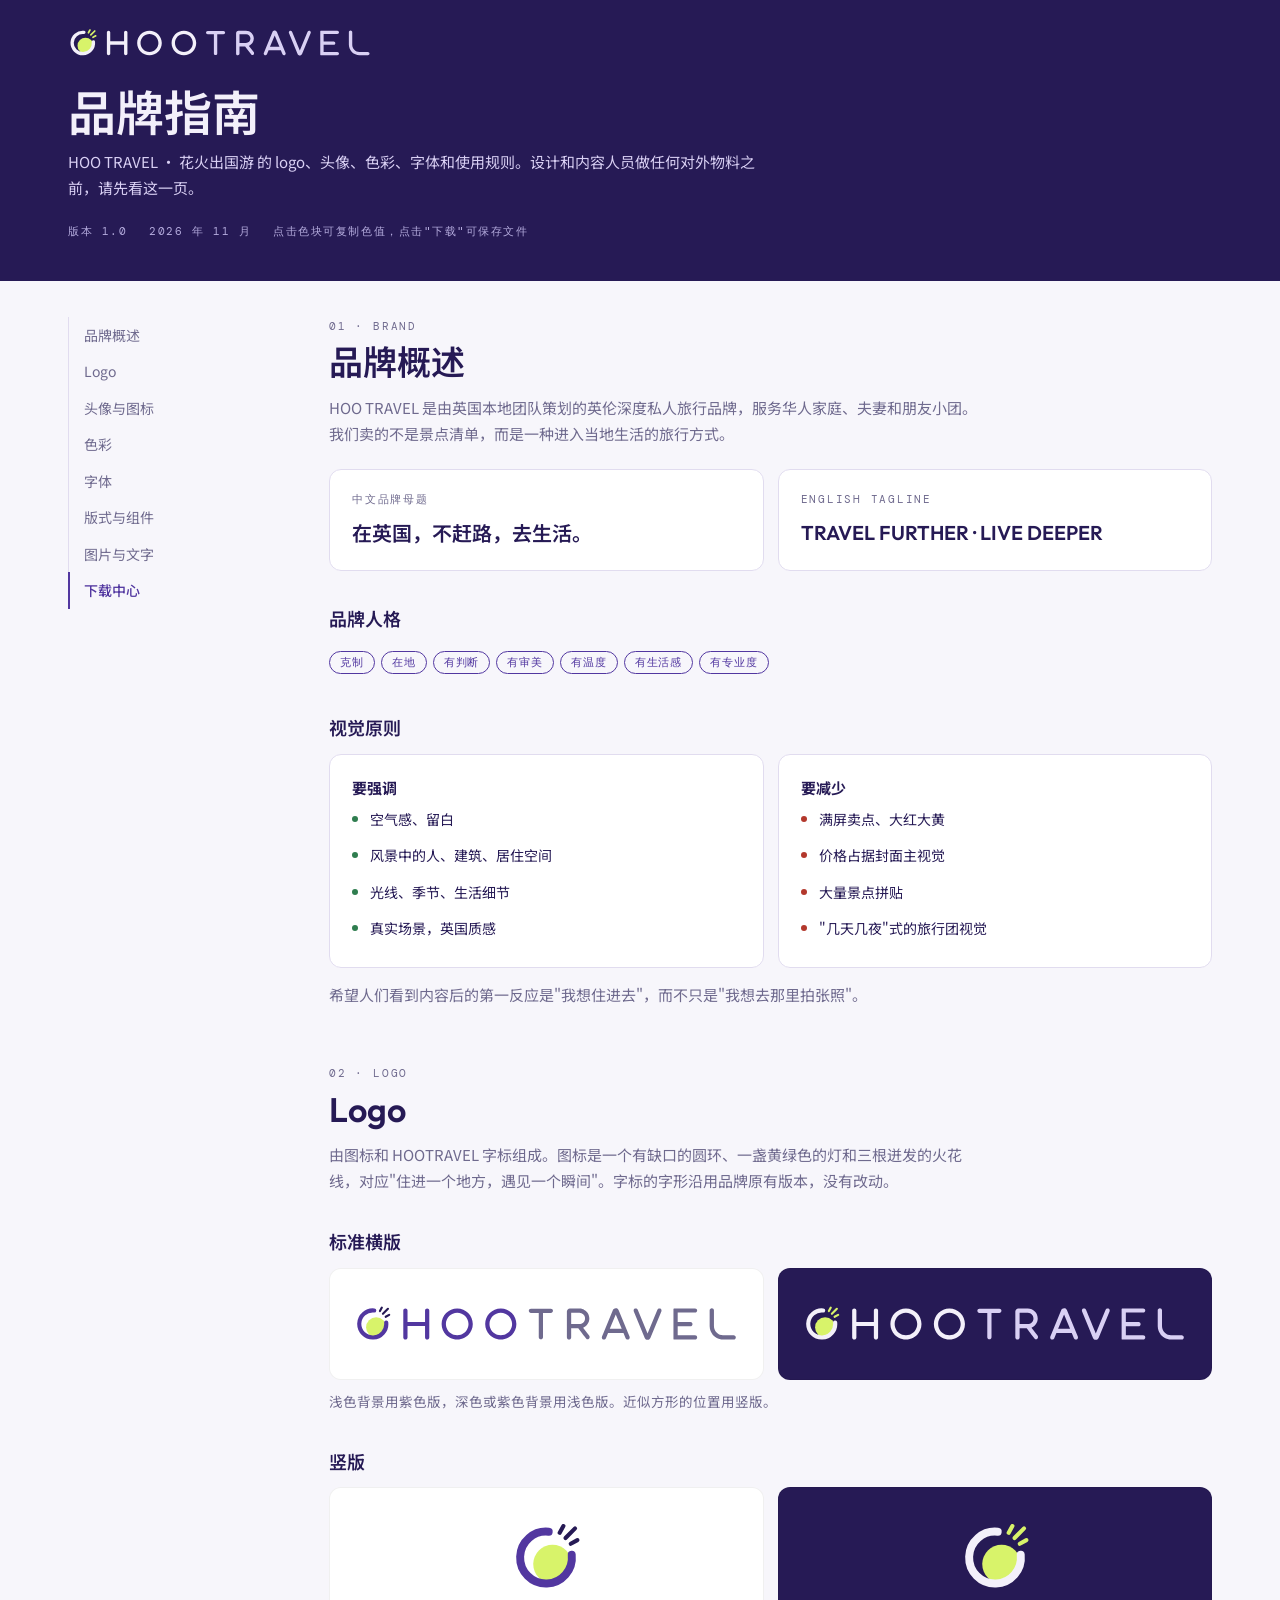
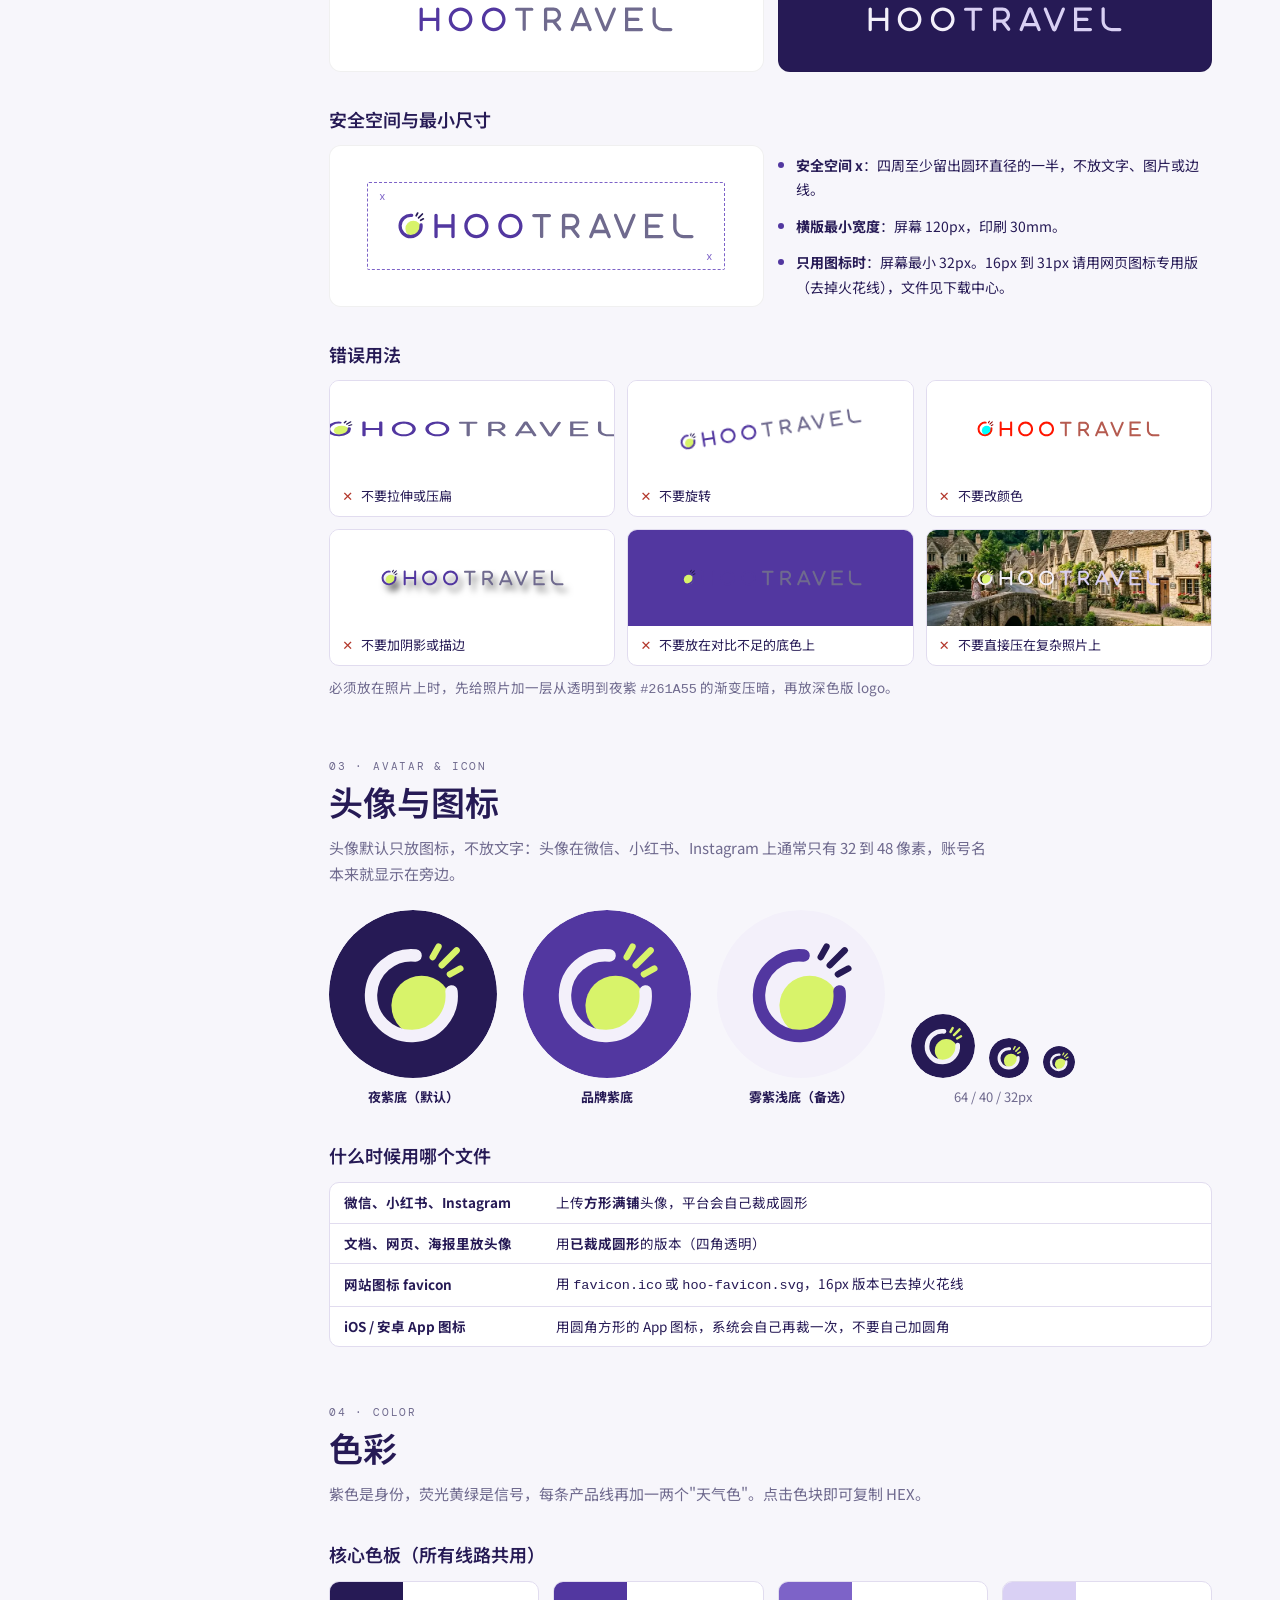
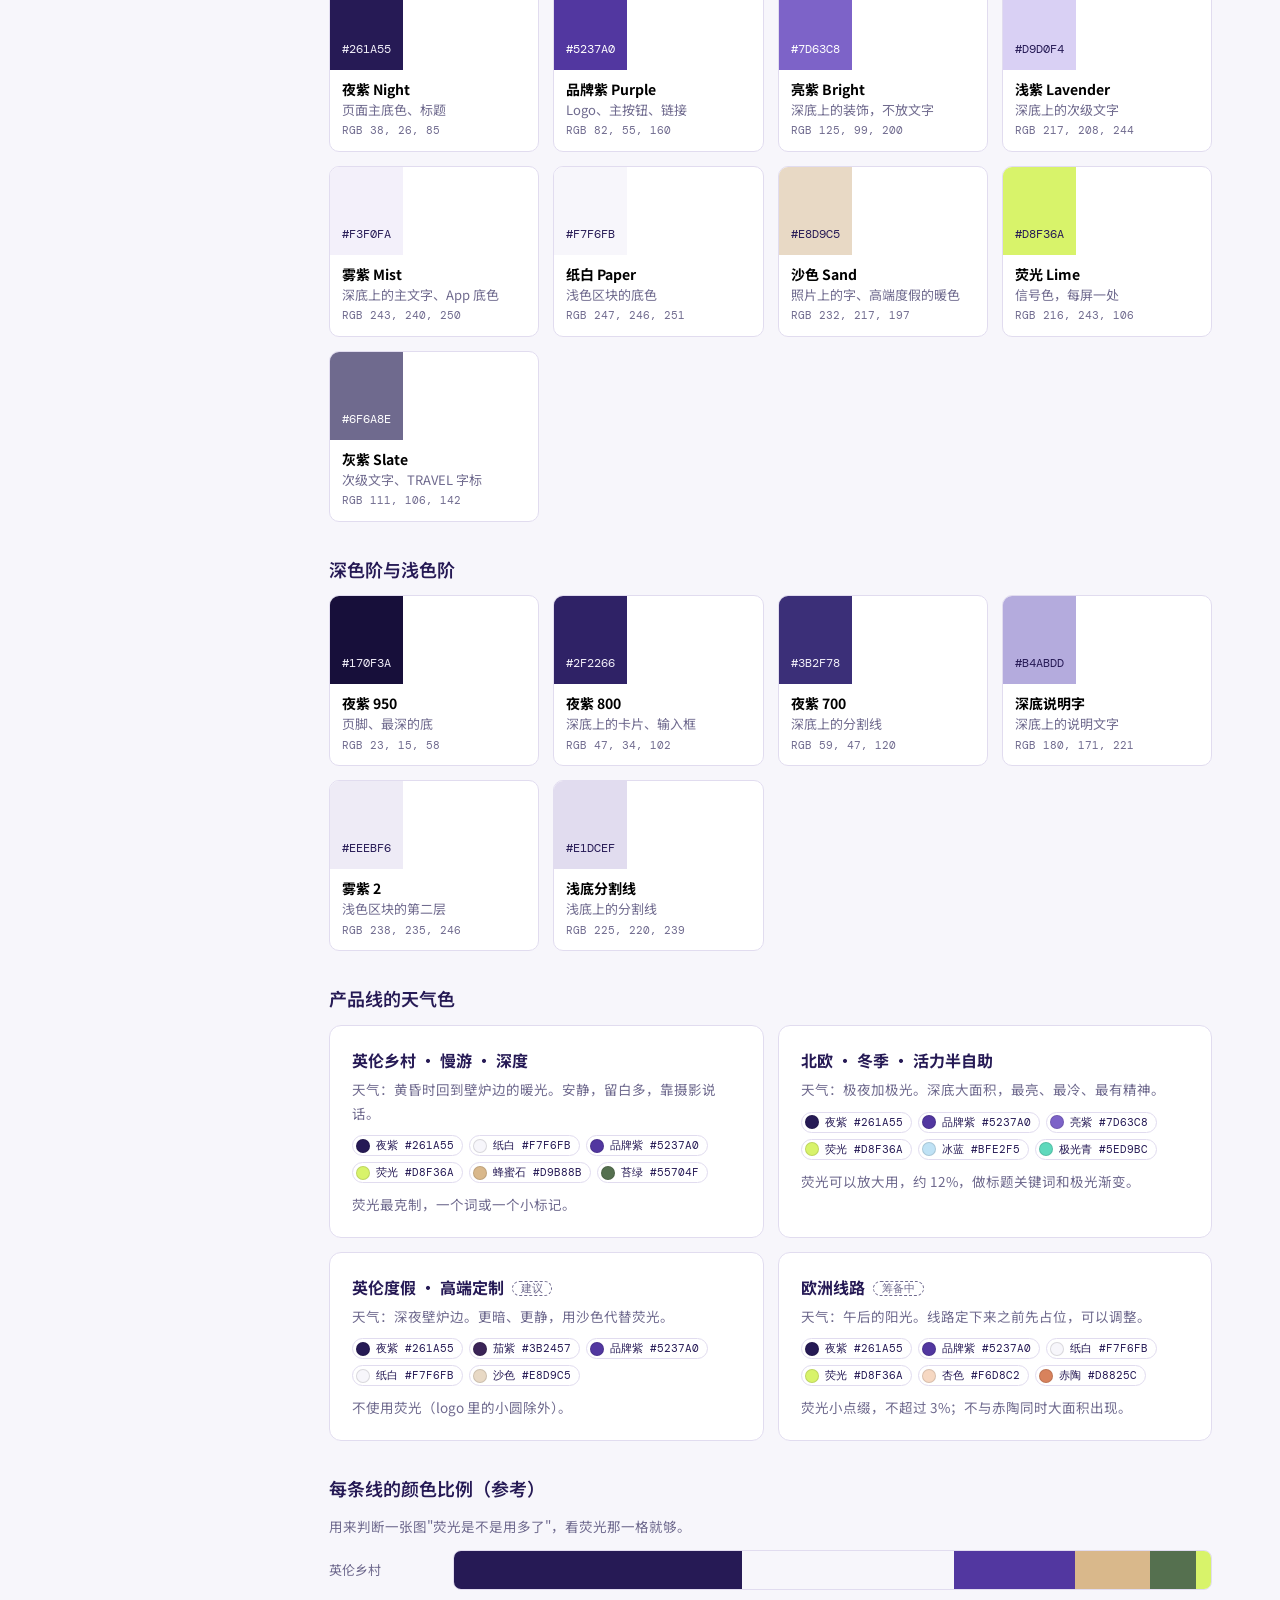
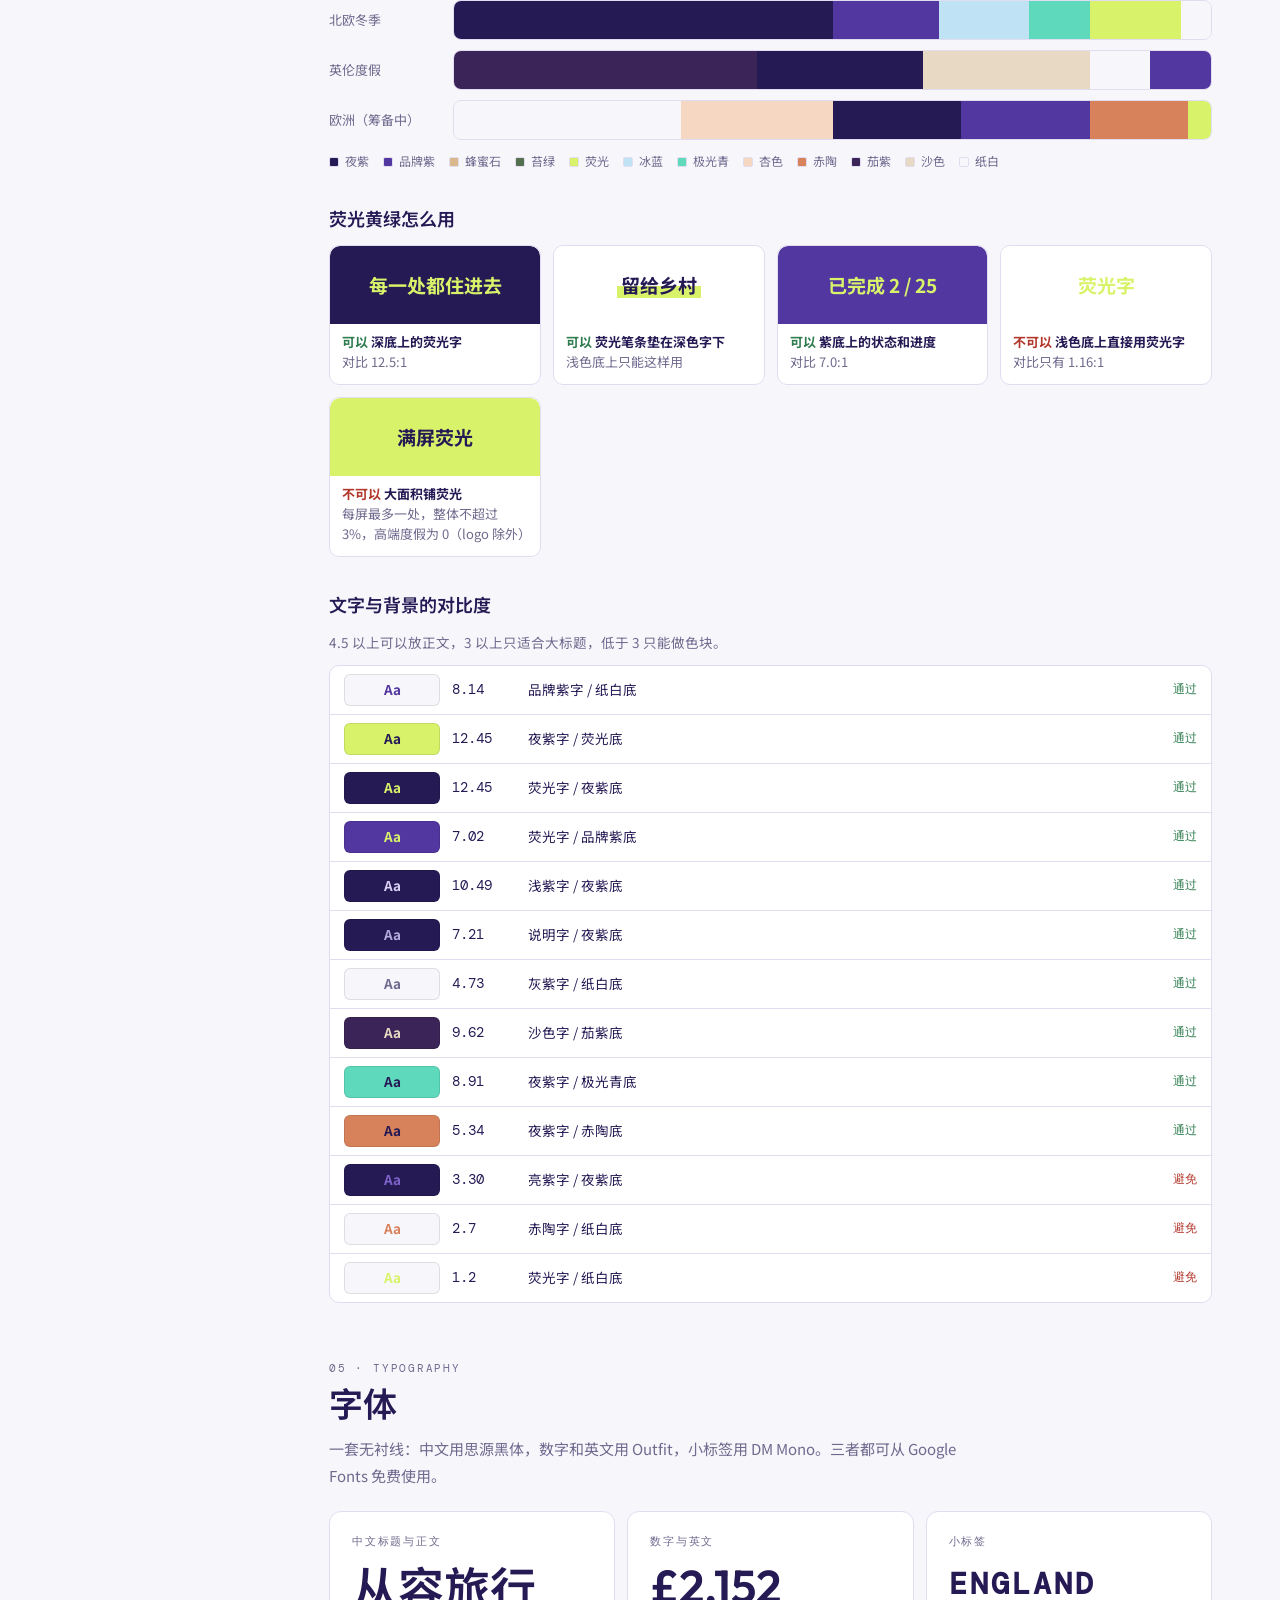
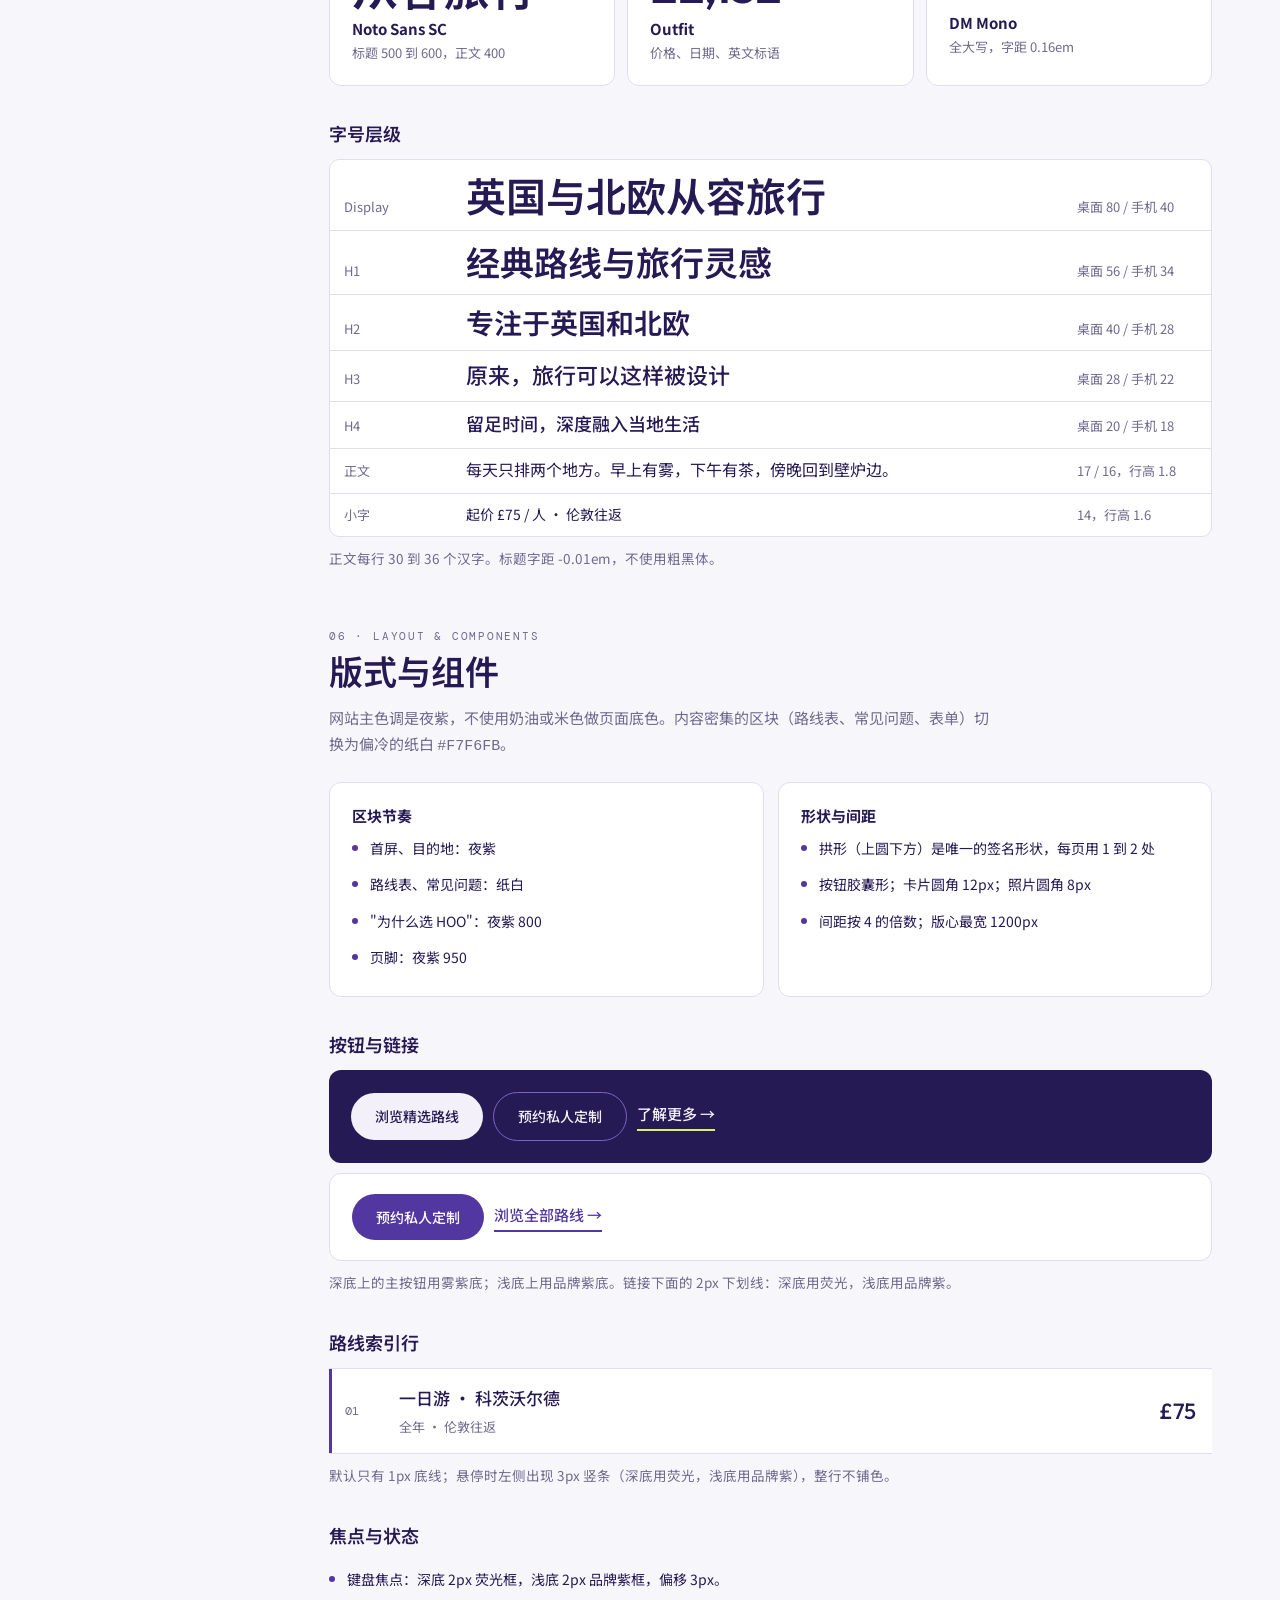
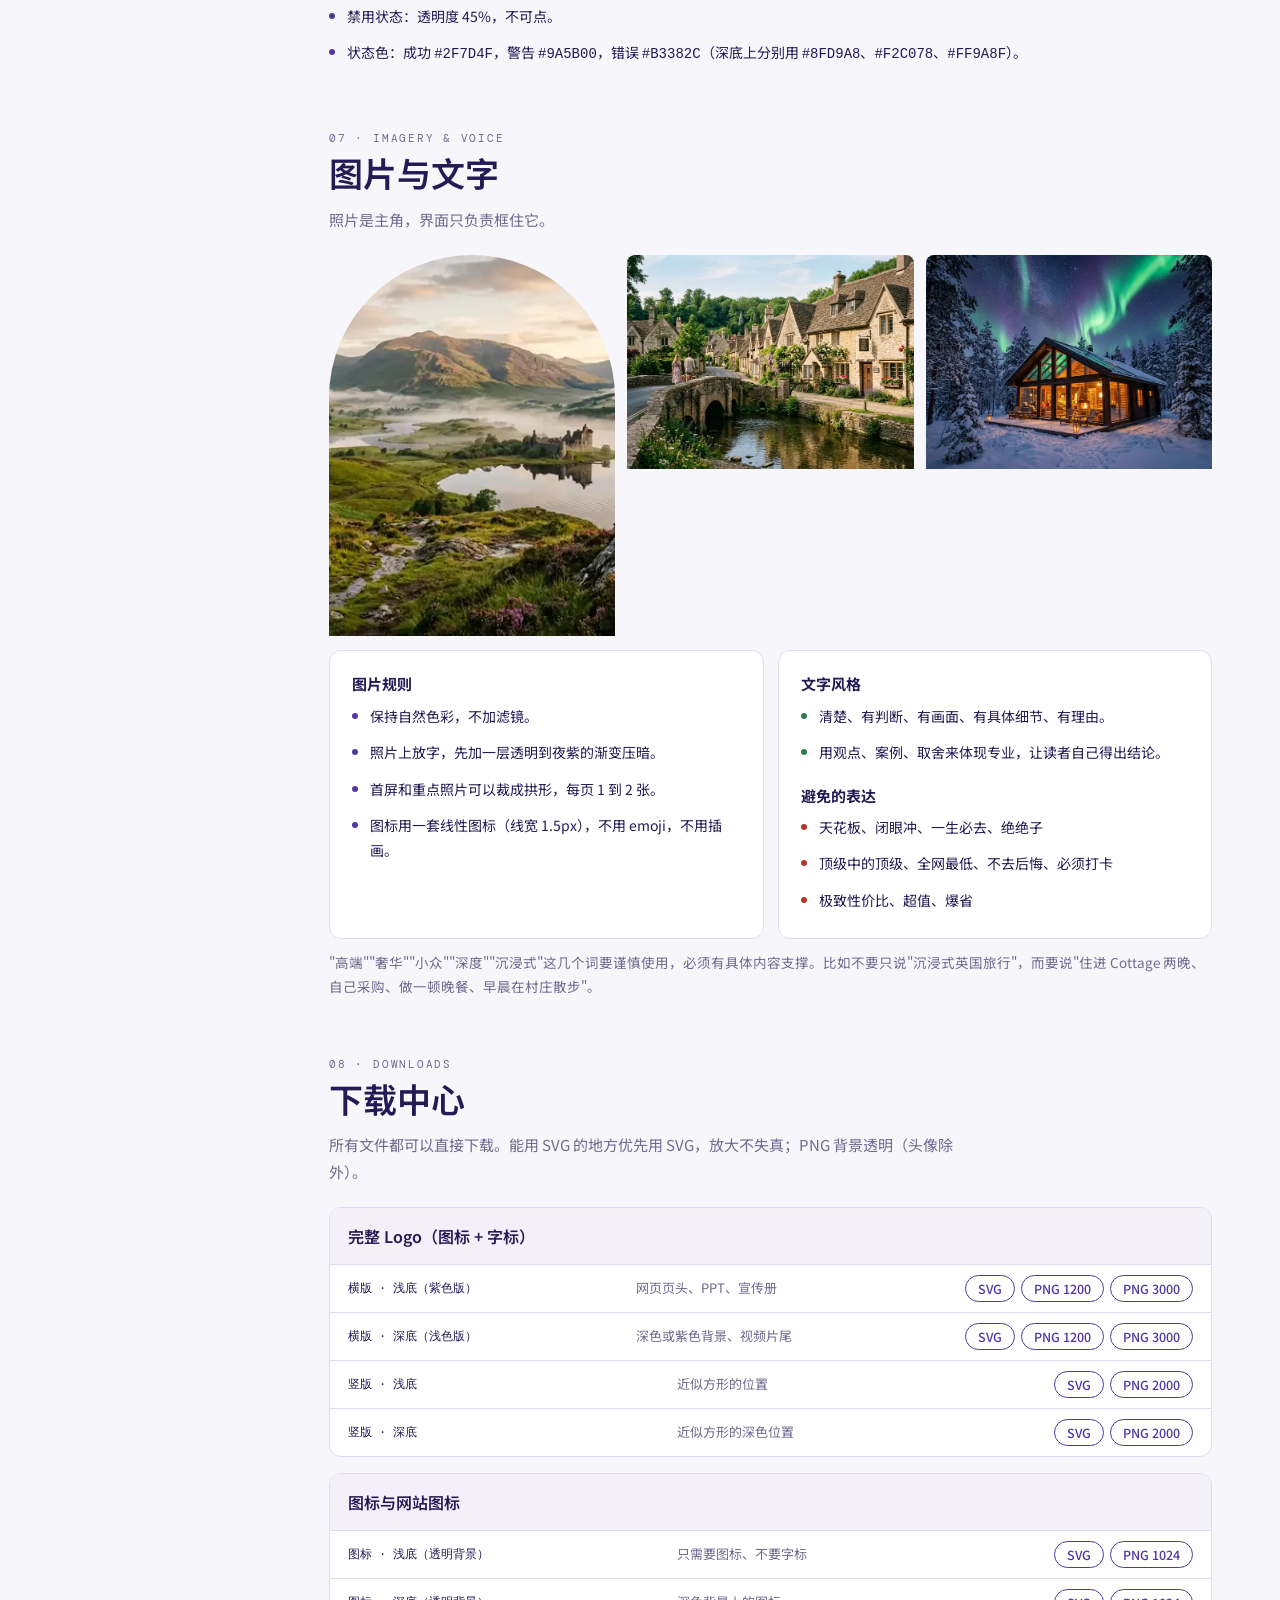
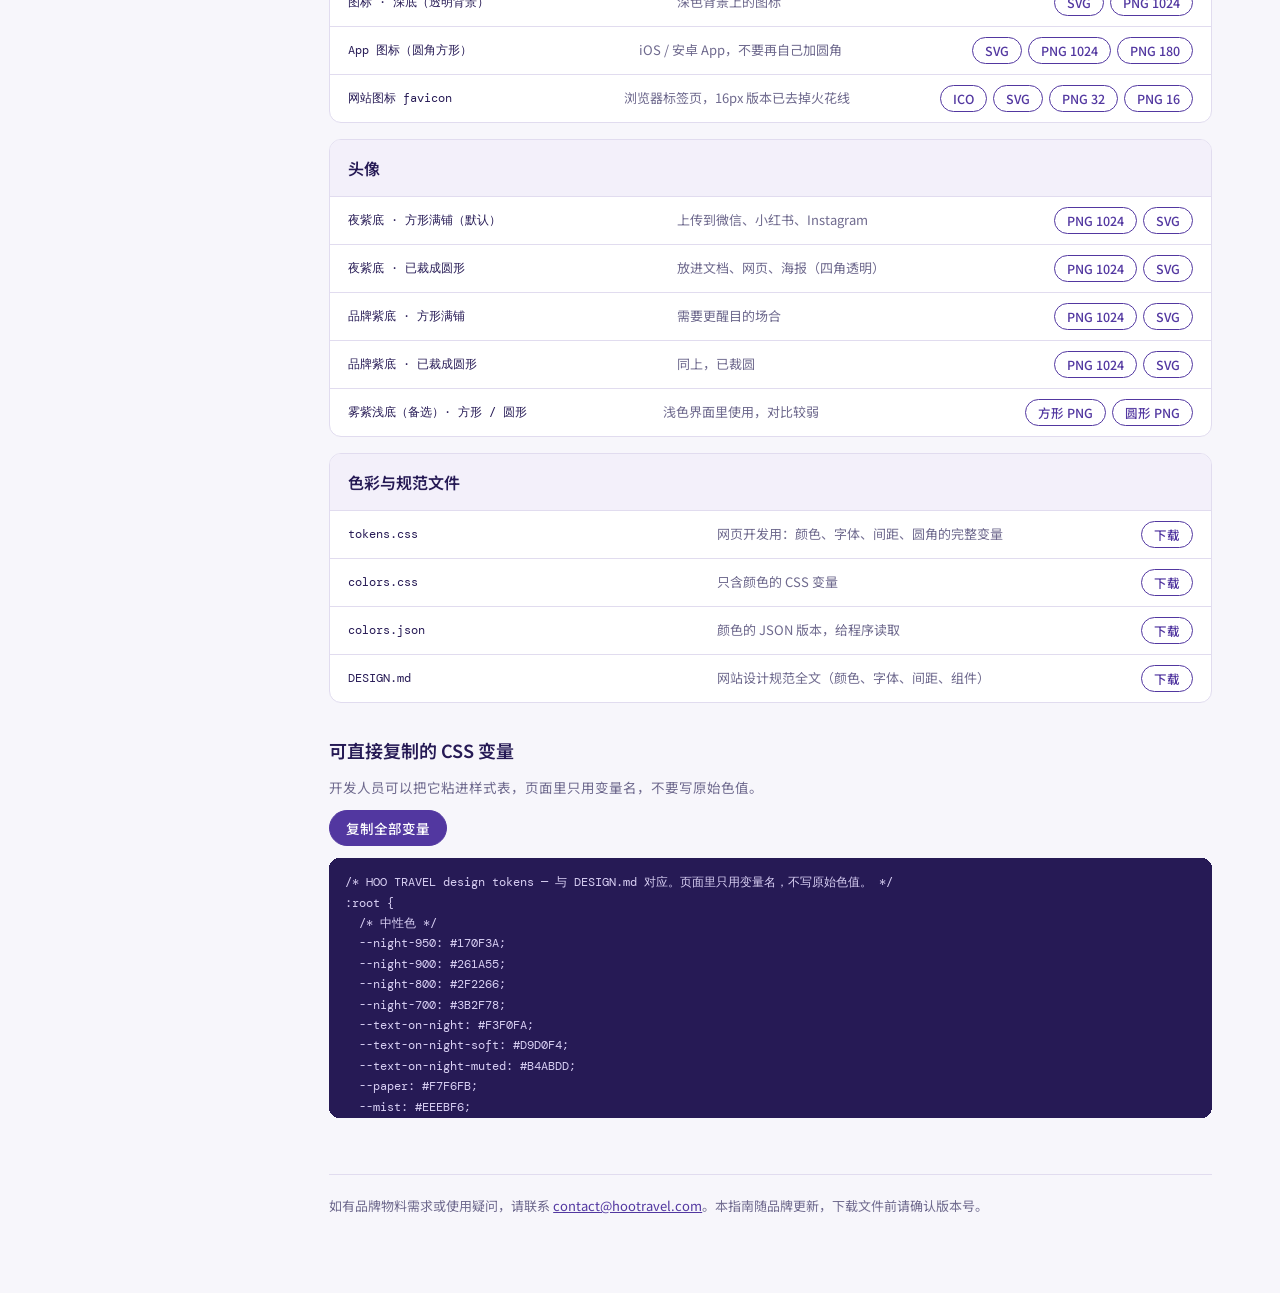
==== brand-guide/index.html @ af45f033 "Add brand guide page (single-file, embeddable); regenerate color tokens; archive old color page Co-A" ====
<!doctype html>
<html lang="zh-Hans">
<head>
<meta charset="utf-8">
<meta name="viewport" content="width=device-width, initial-scale=1">
<title>HOO TRAVEL 品牌指南</title>
<link rel="preconnect" href="https://fonts.googleapis.com">
<link rel="preconnect" href="https://fonts.gstatic.com" crossorigin>
<link rel="stylesheet" href="https://fonts.googleapis.com/css2?family=DM+Mono:wght@400;500&family=Noto+Sans+SC:wght@400;500;700&family=Outfit:wght@400;500;600&display=swap">
<style>
/* HOO TRAVEL 品牌指南：自包含页面。所有样式限定在 .hg 内，嵌入后台时不会影响宿主页面。 */
.hg{
  --night-950:#170F3A;--night-900:#261A55;--night-800:#2F2266;--night-700:#3B2F78;
  --purple:#5237A0;--purple-hover:#43308A;--bright:#7D63C8;--lav:#D9D0F4;--mist:#F3F0FA;--paper:#F7F6FB;
  --line:#E1DCEF;--muted:#6F6A8E;--lime:#D8F36A;--sand:#E8D9C5;
  --ok:#2F7D4F;--no:#B3382C;
  --f-cn:'Noto Sans SC','PingFang SC','Microsoft YaHei',system-ui,sans-serif;
  --f-latin:'Outfit','Noto Sans SC',system-ui,sans-serif;
  --f-mono:'DM Mono',ui-monospace,Menlo,monospace;
  font-family:var(--f-cn);font-size:15px;line-height:1.75;color:var(--night-900);background:var(--paper);
  -webkit-font-smoothing:antialiased;color-scheme:light;
}
.hg *{box-sizing:border-box}
.hg h1,.hg h2,.hg h3,.hg h4,.hg p,.hg ul,.hg dl,.hg dd,.hg figure,.hg table{margin:0;padding:0}
.hg ul{list-style:none}
.hg img{display:block;max-width:100%}
.hg a{color:var(--purple)}
.hg :focus-visible{outline:2px solid var(--purple);outline-offset:3px;border-radius:4px}
.hg-top :focus-visible,.hg-dark :focus-visible{outline-color:var(--lime)}
.hg-top{background:var(--night-900);color:#F3F0FA;padding:28px max(clamp(20px,4vw,48px),calc((100% - 1240px)/2 + clamp(20px,4vw,48px))) 40px}
.hg-top img.hg-logo{height:30px;width:auto}
.hg-top h1{font-family:var(--f-latin);font-size:clamp(30px,4.4vw,48px);font-weight:600;line-height:1.15;margin:28px 0 8px}
.hg-top p{color:#D9D0F4;max-width:46em}
.hg-top .hg-meta{font-family:var(--f-mono);font-size:11px;letter-spacing:.14em;text-transform:uppercase;color:#B4ABDD;margin-top:20px;display:flex;gap:22px;flex-wrap:wrap}
.hg-shell{display:grid;grid-template-columns:210px minmax(0,1fr);gap:clamp(24px,4vw,56px);max-width:1240px;margin:0 auto;padding:36px clamp(20px,4vw,48px) 80px}
.hg-nav{position:sticky;top:20px;align-self:start;font-size:14px}
.hg-nav ul{border-left:1px solid var(--line)}
.hg-nav a{display:block;padding:6px 14px;color:var(--muted);text-decoration:none;border-left:2px solid transparent;margin-left:-1px}
.hg-nav a:hover{color:var(--night-900)}
.hg-nav a.on{color:var(--purple);border-left-color:var(--purple);font-weight:500}
.hg-main section{padding-top:56px;scroll-margin-top:12px}
.hg-main section:first-child{padding-top:0}
.hg-eyebrow{font-family:var(--f-mono);font-size:11px;letter-spacing:.16em;text-transform:uppercase;color:var(--muted)}
.hg h2{font-family:var(--f-latin);font-size:clamp(26px,3vw,34px);font-weight:600;line-height:1.25;margin:6px 0 10px}
.hg h3{font-size:18px;font-weight:600;margin:32px 0 10px}
.hg .lead{color:var(--muted);max-width:44em;margin-bottom:22px}
.hg p+p{margin-top:10px}
.hg-card{background:#fff;border:1px solid var(--line);border-radius:12px;padding:20px 22px}
.hg-grid{display:grid;gap:14px}
.hg-g2{grid-template-columns:repeat(2,minmax(0,1fr))}
.hg-g3{grid-template-columns:repeat(3,minmax(0,1fr))}
.hg-g4{grid-template-columns:repeat(4,minmax(0,1fr))}
.hg-tag{display:inline-block;font-family:var(--f-mono);font-size:11px;letter-spacing:.08em;border:1px solid var(--purple);color:var(--purple);border-radius:99px;padding:1px 10px;margin:0 6px 6px 0}
.hg-tags{margin-top:12px}
.hg-kv{display:grid;grid-template-columns:auto 1fr;gap:6px 18px;font-size:14px}
.hg-kv dt{color:var(--muted)}
.hg-two{display:grid;grid-template-columns:1fr 1fr;gap:14px}
.hg-list li{padding:6px 0 6px 18px;position:relative;font-size:14px}
.hg-list li::before{content:"";position:absolute;left:0;top:15px;width:6px;height:6px;border-radius:50%;background:var(--purple)}
.hg-list.no li::before{background:var(--no)}
.hg-list.yes li::before{background:var(--ok)}

/* buttons / copy */
.hg-btn{display:inline-flex;align-items:center;gap:8px;font:500 13.5px/1.2 var(--f-cn);padding:9px 16px;border-radius:99px;border:1px solid var(--purple);color:var(--purple);background:#fff;text-decoration:none;cursor:pointer;transition:background .15s,color .15s}
.hg-btn:hover{background:var(--purple);color:#fff}
.hg-btn.solid{background:var(--purple);color:#fff}
.hg-btn.solid:hover{background:var(--purple-hover)}
.hg-btn.sm{padding:5px 12px;font-size:12.5px}
.hg-copied{position:fixed;left:50%;bottom:28px;transform:translateX(-50%);background:var(--night-900);color:#F3F0FA;padding:10px 20px;border-radius:99px;font-size:14px;opacity:0;pointer-events:none;transition:opacity .2s;z-index:50}
.hg-copied.show{opacity:1}

/* logos */
.hg-stage{border-radius:12px;display:flex;align-items:center;justify-content:center;padding:36px 24px;border:1px solid rgba(0,0,0,.06)}
.hg-stage img{max-width:100%;height:auto}
.hg-stage.h img{width:min(100%,460px)}
.hg-stage.s img{width:min(100%,260px)}
.hg-clear{position:relative;border:1.5px dashed var(--bright);padding:calc(var(--x,22px)*1);display:inline-block;border-radius:2px}
.hg-clear img{width:min(60vw,380px)}
.hg-clear::before,.hg-clear::after{font:11px var(--f-mono);color:var(--bright);position:absolute}
.hg-clear::before{content:"x";left:calc(var(--x,22px)/2 - 3px);top:calc(var(--x,22px)/2 - 8px)}
.hg-clear::after{content:"x";right:calc(var(--x,22px)/2 - 3px);bottom:calc(var(--x,22px)/2 - 8px)}
.hg-mis{display:grid;grid-template-columns:repeat(3,minmax(0,1fr));gap:12px}
.hg-mis figure{border-radius:10px;overflow:hidden;border:1px solid var(--line);background:#fff}
.hg-mis .st{height:96px;display:flex;align-items:center;justify-content:center;padding:10px;overflow:hidden}
.hg-mis .st img{width:70%;height:auto}
.hg-mis figcaption{padding:8px 12px;font-size:13px;display:flex;gap:8px;align-items:center}
.hg-mis figcaption b{color:var(--no);font-weight:700}

/* avatar */
.hg-av{display:flex;gap:26px;flex-wrap:wrap;align-items:flex-end}
.hg-av figure{text-align:center;font-size:13px;color:var(--muted)}
.hg-av img{border-radius:50%;margin:0 auto 8px}
.hg-sizes{display:flex;gap:14px;align-items:flex-end;margin-top:14px}
.hg-sizes img{border-radius:50%}

/* colors */
.hg-sw{border-radius:10px;overflow:hidden;border:1px solid var(--line);background:#fff;display:flex;flex-direction:column;text-align:left;font:inherit;cursor:pointer;padding:0;width:100%}
.hg-sw:hover{border-color:var(--bright)}
.hg-sw .c{height:88px;display:flex;align-items:flex-end;padding:10px 12px;font-family:var(--f-mono);font-size:12px}
.hg-sw .m{padding:9px 12px 12px;font-size:13px;line-height:1.5}
.hg-sw .m b{display:block;font-size:14px}
.hg-sw .m span{color:var(--muted);display:block}
.hg-sw .m code{font-family:var(--f-mono);font-size:11px;color:var(--muted)}
.hg-bar{display:flex;height:40px;border-radius:8px;overflow:hidden;border:1px solid var(--line)}
.hg-bar i{display:block}
.hg-brow{display:grid;grid-template-columns:110px 1fr;gap:14px;align-items:center;margin-bottom:10px;font-size:13px;color:var(--muted)}
.hg-leg{display:flex;flex-wrap:wrap;gap:6px 14px;font-size:12px;color:var(--muted);margin-top:8px}
.hg-leg i{display:inline-block;width:10px;height:10px;border-radius:2px;margin-right:6px;border:1px solid var(--line);vertical-align:-1px}
.hg-line h4{font-size:16px;margin-bottom:4px}
.hg-line p{font-size:13.5px;color:var(--muted)}
.hg-chips{display:flex;gap:6px;flex-wrap:wrap;margin:10px 0}
.hg-chips span{display:inline-flex;align-items:center;gap:6px;font:11px var(--f-mono);border:1px solid var(--line);border-radius:99px;padding:2px 8px 2px 3px}
.hg-chips i{width:14px;height:14px;border-radius:50%;border:1px solid rgba(0,0,0,.12)}
.hg-draft{font:10.5px var(--f-mono);border:1px dashed var(--muted);color:var(--muted);border-radius:99px;padding:0 8px;margin-left:8px;vertical-align:2px}
.hg-tbl{border:1px solid var(--line);border-radius:10px;overflow:hidden;background:#fff}
.hg-row{display:grid;grid-template-columns:96px 64px minmax(0,1fr) 64px;gap:12px;align-items:center;padding:8px 14px;border-top:1px solid var(--line);font-size:13.5px}
.hg-row:first-child{border-top:0}
.hg-row .s{height:32px;border-radius:6px;display:flex;align-items:center;justify-content:center;font-weight:700;border:1px solid rgba(0,0,0,.1)}
.hg-row .r{font-family:var(--f-mono)}
.hg-row .v{font:12px var(--f-mono);text-align:right}
.hg-row .v.y{color:var(--ok)}.hg-row .v.n{color:var(--no)}
.hg-use{display:grid;grid-template-columns:repeat(auto-fit,minmax(170px,1fr));gap:12px}
.hg-use .d{height:78px;border-radius:10px 10px 0 0;display:flex;align-items:center;justify-content:center;font-weight:700;font-size:19px}
.hg-use>div{border:1px solid var(--line);border-radius:10px;background:#fff;overflow:hidden}
.hg-use .t{padding:8px 12px 12px;font-size:13px;line-height:1.55}
.hg-use .t b{display:block}.hg-use .t .y{color:var(--ok)}.hg-use .t .n{color:var(--no)}
.hg-use .t span{color:var(--muted)}

/* type / components */
.hg-type{display:grid;grid-template-columns:repeat(3,minmax(0,1fr));gap:12px}
.hg-type .a{font-size:46px;line-height:1.1;font-weight:600}
.hg-scale{border:1px solid var(--line);border-radius:10px;background:#fff;overflow:hidden}
.hg-scale div{display:grid;grid-template-columns:110px 1fr 120px;gap:12px;align-items:baseline;padding:10px 14px;border-top:1px solid var(--line);font-size:13px;color:var(--muted)}
.hg-scale div:first-child{border-top:0}
.hg-scale .smp{color:var(--night-900);line-height:1.25;overflow:hidden;white-space:nowrap;text-overflow:ellipsis}
.hg-dark{background:var(--night-900);color:#F3F0FA;border-radius:12px;padding:22px}
.hg-demo{display:flex;gap:10px;flex-wrap:wrap;align-items:center}
.hg-demo .b1{padding:11px 24px;border-radius:99px;background:#F3F0FA;color:var(--night-900);font-weight:500;font-size:14px}
.hg-demo .b2{padding:11px 24px;border-radius:99px;border:1px solid var(--bright);color:#F3F0FA;font-weight:500;font-size:14px}
.hg-demo .b3{padding:11px 24px;border-radius:99px;background:var(--purple);color:#fff;font-weight:500;font-size:14px}
.hg-demo .lk{border-bottom:2px solid var(--lime);padding-bottom:2px;font-weight:500}
.hg-demo .lk2{border-bottom:2px solid var(--purple);color:var(--purple);padding-bottom:2px;font-weight:500}
.hg-rowdemo{display:grid;grid-template-columns:40px 1fr auto;gap:14px;align-items:center;border-top:1px solid var(--line);border-bottom:1px solid var(--line);padding:14px 16px;position:relative;margin-top:10px;background:#fff}
.hg-rowdemo::before{content:"";position:absolute;left:0;top:0;bottom:0;width:3px;background:var(--purple)}
.hg-rowdemo .i{font:12px var(--f-mono);color:var(--muted)}
.hg-rowdemo .p{font:500 22px var(--f-latin)}
.hg-photos{display:grid;grid-template-columns:repeat(3,minmax(0,1fr));gap:12px}
.hg-photos figure{border-radius:8px;overflow:hidden;position:relative}
.hg-photos img{width:100%;aspect-ratio:4/3;object-fit:cover}
.hg-arch{border-radius:999px 999px 0 0!important}
.hg-arch img{aspect-ratio:3/4}

/* downloads */
.hg-dl{border:1px solid var(--line);border-radius:12px;background:#fff;overflow:hidden;margin-bottom:16px}
.hg-dl h3{margin:0;padding:14px 18px;font-size:16px;border-bottom:1px solid var(--line);background:var(--mist)}
.hg-dl li{display:grid;grid-template-columns:minmax(0,1.3fr) minmax(0,1.5fr) auto;gap:14px;align-items:center;padding:10px 18px;border-top:1px solid var(--line);font-size:13.5px}
.hg-dl li:first-child{border-top:0}
.hg-dl .n{font-family:var(--f-mono);font-size:12px;word-break:break-all}
.hg-dl .u{color:var(--muted);font-size:13px}
.hg-dl .acts{display:flex;gap:6px;flex-wrap:wrap;justify-content:flex-end}
.hg-foot{margin-top:56px;padding-top:20px;border-top:1px solid var(--line);color:var(--muted);font-size:13px}
.hg pre{background:var(--night-900);color:#D9D0F4;border-radius:10px;padding:14px 16px;overflow:auto;font:12px/1.7 var(--f-mono);max-height:260px}

@media (max-width:900px){
  .hg-shell{grid-template-columns:minmax(0,1fr)}
  .hg-nav{position:static;min-width:0}
  .hg-nav ul{display:flex;overflow-x:auto;border-left:0;border-bottom:1px solid var(--line)}
  .hg-nav a{white-space:nowrap;border-left:0;border-bottom:2px solid transparent;margin:0}
  .hg-nav a.on{border-bottom-color:var(--purple)}
  .hg-g4{grid-template-columns:repeat(2,minmax(0,1fr))}
  .hg-g3,.hg-type,.hg-photos{grid-template-columns:repeat(2,minmax(0,1fr))}
  .hg-mis{grid-template-columns:repeat(2,minmax(0,1fr))}
}
@media (max-width:600px){
  .hg-g2,.hg-g3,.hg-g4,.hg-type,.hg-photos,.hg-two{grid-template-columns:1fr}
  .hg-mis{grid-template-columns:1fr}
  .hg-row{grid-template-columns:84px 54px minmax(0,1fr)}.hg-row .v{grid-column:2/4;text-align:left}
  .hg-scale div{grid-template-columns:1fr}
  .hg-dl li{grid-template-columns:1fr}.hg-dl .acts{justify-content:flex-start}
  .hg-brow{grid-template-columns:1fr;gap:4px}
}
@media (prefers-reduced-motion:reduce){.hg *{transition:none!important}}
</style>
</head>
<body style="margin:0;background:#F7F6FB">
<div class="hg" id="hg-root">

<header class="hg-top">
  <img class="hg-logo" src="[data-uri]" alt="HOO TRAVEL 花火出国游">
  <h1>品牌指南</h1>
  <p>HOO TRAVEL · 花火出国游 的 logo、头像、色彩、字体和使用规则。设计和内容人员做任何对外物料之前，请先看这一页。</p>
  <div class="hg-meta"><span>版本 1.0</span><span>2026 年 11 月</span><span>点击色块可复制色值，点击"下载"可保存文件</span></div>
</header>

<div class="hg-shell">
<nav class="hg-nav" aria-label="目录"><ul>
  <li><a href="#hg-brand">品牌概述</a></li>
  <li><a href="#hg-logo">Logo</a></li>
  <li><a href="#hg-avatar">头像与图标</a></li>
  <li><a href="#hg-color">色彩</a></li>
  <li><a href="#hg-type">字体</a></li>
  <li><a href="#hg-ui">版式与组件</a></li>
  <li><a href="#hg-photo">图片与文字</a></li>
  <li><a href="#hg-dl">下载中心</a></li>
</ul></nav>

<main class="hg-main">

<!-- 1 品牌概述 -->
<section id="hg-brand">
  <p class="hg-eyebrow">01 · Brand</p>
  <h2>品牌概述</h2>
  <p class="lead">HOO TRAVEL 是由英国本地团队策划的英伦深度私人旅行品牌，服务华人家庭、夫妻和朋友小团。我们卖的不是景点清单，而是一种进入当地生活的旅行方式。</p>
  <div class="hg-two">
    <div class="hg-card"><div class="hg-eyebrow">中文品牌母题</div><p style="font-size:20px;font-weight:600;margin-top:6px">在英国，不赶路，去生活。</p></div>
    <div class="hg-card"><div class="hg-eyebrow">English tagline</div><p style="font-size:20px;font-weight:600;margin-top:6px;font-family:var(--f-latin)">TRAVEL FURTHER · LIVE DEEPER</p></div>
  </div>
  <h3>品牌人格</h3>
  <div class="hg-tags"><span class="hg-tag">克制</span><span class="hg-tag">在地</span><span class="hg-tag">有判断</span><span class="hg-tag">有审美</span><span class="hg-tag">有温度</span><span class="hg-tag">有生活感</span><span class="hg-tag">有专业度</span></div>
  <h3>视觉原则</h3>
  <div class="hg-two">
    <div class="hg-card"><b>要强调</b><ul class="hg-list yes"><li>空气感、留白</li><li>风景中的人、建筑、居住空间</li><li>光线、季节、生活细节</li><li>真实场景，英国质感</li></ul></div>
    <div class="hg-card"><b>要减少</b><ul class="hg-list no"><li>满屏卖点、大红大黄</li><li>价格占据封面主视觉</li><li>大量景点拼贴</li><li>"几天几夜"式的旅行团视觉</li></ul></div>
  </div>
  <p style="margin-top:14px;color:var(--muted)">希望人们看到内容后的第一反应是"我想住进去"，而不只是"我想去那里拍张照"。</p>
</section>

<!-- 2 Logo -->
<section id="hg-logo">
  <p class="hg-eyebrow">02 · Logo</p>
  <h2>Logo</h2>
  <p class="lead">由图标和 HOOTRAVEL 字标组成。图标是一个有缺口的圆环、一盏黄绿色的灯和三根迸发的火花线，对应"住进一个地方，遇见一个瞬间"。字标的字形沿用品牌原有版本，没有改动。</p>
  <h3>标准横版</h3>
  <div class="hg-grid hg-g2">
    <div class="hg-stage h" style="background:#fff"><img src="[data-uri]" alt="浅底横版 logo"></div>
    <div class="hg-stage h" style="background:var(--night-900)"><img src="[data-uri]" alt="深底横版 logo"></div>
  </div>
  <p style="margin-top:10px;font-size:13.5px;color:var(--muted)">浅色背景用紫色版，深色或紫色背景用浅色版。近似方形的位置用竖版。</p>
  <h3>竖版</h3>
  <div class="hg-grid hg-g2">
    <div class="hg-stage s" style="background:#fff"><img src="[data-uri]" alt="浅底竖版 logo"></div>
    <div class="hg-stage s" style="background:var(--night-900)"><img src="[data-uri]" alt="深底竖版 logo"></div>
  </div>
  <h3>安全空间与最小尺寸</h3>
  <div class="hg-two" style="align-items:center">
    <div class="hg-stage h" style="background:#fff"><div class="hg-clear" style="--x:28px"><img src="[data-uri]" alt="安全空间示意"></div></div>
    <div>
      <ul class="hg-list">
        <li><b>安全空间 x</b>：四周至少留出圆环直径的一半，不放文字、图片或边线。</li>
        <li><b>横版最小宽度</b>：屏幕 120px，印刷 30mm。</li>
        <li><b>只用图标时</b>：屏幕最小 32px。16px 到 31px 请用网页图标专用版（去掉火花线），文件见下载中心。</li>
      </ul>
    </div>
  </div>
  <h3>错误用法</h3>
  <div class="hg-mis">
    <figure><div class="st" style="background:#fff"><img src="[data-uri]" style="transform:scaleX(1.6)" alt=""></div><figcaption><b>✕</b>不要拉伸或压扁</figcaption></figure>
    <figure><div class="st" style="background:#fff"><img src="[data-uri]" style="transform:rotate(-9deg)" alt=""></div><figcaption><b>✕</b>不要旋转</figcaption></figure>
    <figure><div class="st" style="background:#fff"><img src="[data-uri]" style="filter:hue-rotate(110deg) saturate(2.4)" alt=""></div><figcaption><b>✕</b>不要改颜色</figcaption></figure>
    <figure><div class="st" style="background:#fff"><img src="[data-uri]" style="filter:drop-shadow(4px 6px 3px rgba(0,0,0,.55))" alt=""></div><figcaption><b>✕</b>不要加阴影或描边</figcaption></figure>
    <figure><div class="st" style="background:var(--purple)"><img src="[data-uri]" alt=""></div><figcaption><b>✕</b>不要放在对比不足的底色上</figcaption></figure>
    <figure><div class="st" style="background:url([data-uri]) center/cover"><img src="[data-uri]" alt=""></div><figcaption><b>✕</b>不要直接压在复杂照片上</figcaption></figure>
  </div>
  <p style="margin-top:10px;font-size:13.5px;color:var(--muted)">必须放在照片上时，先给照片加一层从透明到夜紫 <code>#261A55</code> 的渐变压暗，再放深色版 logo。</p>
</section>

<!-- 3 头像 -->
<section id="hg-avatar">
  <p class="hg-eyebrow">03 · Avatar &amp; Icon</p>
  <h2>头像与图标</h2>
  <p class="lead">头像默认只放图标，不放文字：头像在微信、小红书、Instagram 上通常只有 32 到 48 像素，账号名本来就显示在旁边。</p>
  <div class="hg-av">
    <figure><img src="[data-uri]" width="168" height="168" alt="夜紫底头像"><b style="color:var(--night-900)">夜紫底（默认）</b></figure>
    <figure><img src="[data-uri]" width="168" height="168" alt="品牌紫底头像"><b style="color:var(--night-900)">品牌紫底</b></figure>
    <figure><img src="[data-uri]" width="168" height="168" alt="雾紫浅底头像"><b style="color:var(--night-900)">雾紫浅底（备选）</b></figure>
    <figure><div class="hg-sizes"><img src="[data-uri]" width="64" height="64" alt=""><img src="[data-uri]" width="40" height="40" alt=""><img src="[data-uri]" width="32" height="32" alt=""></div>64 / 40 / 32px</figure>
  </div>
  <h3>什么时候用哪个文件</h3>
  <div class="hg-tbl" style="margin-top:8px">
    <div class="hg-row" style="grid-template-columns:200px minmax(0,1fr)"><b>微信、小红书、Instagram</b><span>上传<b>方形满铺</b>头像，平台会自己裁成圆形</span></div>
    <div class="hg-row" style="grid-template-columns:200px minmax(0,1fr)"><b>文档、网页、海报里放头像</b><span>用<b>已裁成圆形</b>的版本（四角透明）</span></div>
    <div class="hg-row" style="grid-template-columns:200px minmax(0,1fr)"><b>网站图标 favicon</b><span>用 <code>favicon.ico</code> 或 <code>hoo-favicon.svg</code>，16px 版本已去掉火花线</span></div>
    <div class="hg-row" style="grid-template-columns:200px minmax(0,1fr)"><b>iOS / 安卓 App 图标</b><span>用圆角方形的 App 图标，系统会自己再裁一次，不要自己加圆角</span></div>
  </div>
</section>

<!-- 4 色彩 -->
<section id="hg-color">
  <p class="hg-eyebrow">04 · Color</p>
  <h2>色彩</h2>
  <p class="lead">紫色是身份，荧光黄绿是信号，每条产品线再加一两个"天气色"。点击色块即可复制 HEX。</p>
  <h3>核心色板（所有线路共用）</h3>
  <div class="hg-grid hg-g4"><button class="hg-sw" type="button" data-copy="#261A55" aria-label="复制 夜紫 Night #261A55"><span class="c" style="background:#261A55;color:#F3F0FA">#261A55</span><span class="m"><b>夜紫 Night</b><span>页面主底色、标题</span><code>RGB 38, 26, 85</code></span></button><button class="hg-sw" type="button" data-copy="#5237A0" aria-label="复制 品牌紫 Purple #5237A0"><span class="c" style="background:#5237A0;color:#FFFFFF">#5237A0</span><span class="m"><b>品牌紫 Purple</b><span>Logo、主按钮、链接</span><code>RGB 82, 55, 160</code></span></button><button class="hg-sw" type="button" data-copy="#7D63C8" aria-label="复制 亮紫 Bright #7D63C8"><span class="c" style="background:#7D63C8;color:#FFFFFF">#7D63C8</span><span class="m"><b>亮紫 Bright</b><span>深底上的装饰，不放文字</span><code>RGB 125, 99, 200</code></span></button><button class="hg-sw" type="button" data-copy="#D9D0F4" aria-label="复制 浅紫 Lavender #D9D0F4"><span class="c" style="background:#D9D0F4;color:#261A55">#D9D0F4</span><span class="m"><b>浅紫 Lavender</b><span>深底上的次级文字</span><code>RGB 217, 208, 244</code></span></button><button class="hg-sw" type="button" data-copy="#F3F0FA" aria-label="复制 雾紫 Mist #F3F0FA"><span class="c" style="background:#F3F0FA;color:#261A55">#F3F0FA</span><span class="m"><b>雾紫 Mist</b><span>深底上的主文字、App 底色</span><code>RGB 243, 240, 250</code></span></button><button class="hg-sw" type="button" data-copy="#F7F6FB" aria-label="复制 纸白 Paper #F7F6FB"><span class="c" style="background:#F7F6FB;color:#261A55">#F7F6FB</span><span class="m"><b>纸白 Paper</b><span>浅色区块的底色</span><code>RGB 247, 246, 251</code></span></button><button class="hg-sw" type="button" data-copy="#E8D9C5" aria-label="复制 沙色 Sand #E8D9C5"><span class="c" style="background:#E8D9C5;color:#261A55">#E8D9C5</span><span class="m"><b>沙色 Sand</b><span>照片上的字、高端度假的暖色</span><code>RGB 232, 217, 197</code></span></button><button class="hg-sw" type="button" data-copy="#D8F36A" aria-label="复制 荧光 Lime #D8F36A"><span class="c" style="background:#D8F36A;color:#261A55">#D8F36A</span><span class="m"><b>荧光 Lime</b><span>信号色，每屏一处</span><code>RGB 216, 243, 106</code></span></button><button class="hg-sw" type="button" data-copy="#6F6A8E" aria-label="复制 灰紫 Slate #6F6A8E"><span class="c" style="background:#6F6A8E;color:#FFFFFF">#6F6A8E</span><span class="m"><b>灰紫 Slate</b><span>次级文字、TRAVEL 字标</span><code>RGB 111, 106, 142</code></span></button></div>
  <h3>深色阶与浅色阶</h3>
  <div class="hg-grid hg-g4"><button class="hg-sw" type="button" data-copy="#170F3A" aria-label="复制 夜紫 950 #170F3A"><span class="c" style="background:#170F3A;color:#F3F0FA">#170F3A</span><span class="m"><b>夜紫 950</b><span>页脚、最深的底</span><code>RGB 23, 15, 58</code></span></button><button class="hg-sw" type="button" data-copy="#2F2266" aria-label="复制 夜紫 800 #2F2266"><span class="c" style="background:#2F2266;color:#F3F0FA">#2F2266</span><span class="m"><b>夜紫 800</b><span>深底上的卡片、输入框</span><code>RGB 47, 34, 102</code></span></button><button class="hg-sw" type="button" data-copy="#3B2F78" aria-label="复制 夜紫 700 #3B2F78"><span class="c" style="background:#3B2F78;color:#F3F0FA">#3B2F78</span><span class="m"><b>夜紫 700</b><span>深底上的分割线</span><code>RGB 59, 47, 120</code></span></button><button class="hg-sw" type="button" data-copy="#B4ABDD" aria-label="复制 深底说明字 #B4ABDD"><span class="c" style="background:#B4ABDD;color:#261A55">#B4ABDD</span><span class="m"><b>深底说明字</b><span>深底上的说明文字</span><code>RGB 180, 171, 221</code></span></button><button class="hg-sw" type="button" data-copy="#EEEBF6" aria-label="复制 雾紫 2 #EEEBF6"><span class="c" style="background:#EEEBF6;color:#261A55">#EEEBF6</span><span class="m"><b>雾紫 2</b><span>浅色区块的第二层</span><code>RGB 238, 235, 246</code></span></button><button class="hg-sw" type="button" data-copy="#E1DCEF" aria-label="复制 浅底分割线 #E1DCEF"><span class="c" style="background:#E1DCEF;color:#261A55">#E1DCEF</span><span class="m"><b>浅底分割线</b><span>浅底上的分割线</span><code>RGB 225, 220, 239</code></span></button></div>
  <h3>产品线的天气色</h3>
  <div class="hg-grid hg-g2"><div class="hg-card hg-line"><h4>英伦乡村 · 慢游 · 深度</h4><p>天气：黄昏时回到壁炉边的暖光。安静，留白多，靠摄影说话。</p><div class="hg-chips"><span><i style="background:#261A55"></i>夜紫 #261A55</span><span><i style="background:#F7F6FB"></i>纸白 #F7F6FB</span><span><i style="background:#5237A0"></i>品牌紫 #5237A0</span><span><i style="background:#D8F36A"></i>荧光 #D8F36A</span><span><i style="background:#D9B88B"></i>蜂蜜石 #D9B88B</span><span><i style="background:#55704F"></i>苔绿 #55704F</span></div><p>荧光最克制，一个词或一个小标记。</p></div><div class="hg-card hg-line"><h4>北欧 · 冬季 · 活力半自助</h4><p>天气：极夜加极光。深底大面积，最亮、最冷、最有精神。</p><div class="hg-chips"><span><i style="background:#261A55"></i>夜紫 #261A55</span><span><i style="background:#5237A0"></i>品牌紫 #5237A0</span><span><i style="background:#7D63C8"></i>亮紫 #7D63C8</span><span><i style="background:#D8F36A"></i>荧光 #D8F36A</span><span><i style="background:#BFE2F5"></i>冰蓝 #BFE2F5</span><span><i style="background:#5ED9BC"></i>极光青 #5ED9BC</span></div><p>荧光可以放大用，约 12%，做标题关键词和极光渐变。</p></div><div class="hg-card hg-line"><h4>英伦度假 · 高端定制<span class="hg-draft">建议</span></h4><p>天气：深夜壁炉边。更暗、更静，用沙色代替荧光。</p><div class="hg-chips"><span><i style="background:#261A55"></i>夜紫 #261A55</span><span><i style="background:#3B2457"></i>茄紫 #3B2457</span><span><i style="background:#5237A0"></i>品牌紫 #5237A0</span><span><i style="background:#F7F6FB"></i>纸白 #F7F6FB</span><span><i style="background:#E8D9C5"></i>沙色 #E8D9C5</span></div><p>不使用荧光（logo 里的小圆除外）。</p></div><div class="hg-card hg-line"><h4>欧洲线路<span class="hg-draft">筹备中</span></h4><p>天气：午后的阳光。线路定下来之前先占位，可以调整。</p><div class="hg-chips"><span><i style="background:#261A55"></i>夜紫 #261A55</span><span><i style="background:#5237A0"></i>品牌紫 #5237A0</span><span><i style="background:#F7F6FB"></i>纸白 #F7F6FB</span><span><i style="background:#D8F36A"></i>荧光 #D8F36A</span><span><i style="background:#F6D8C2"></i>杏色 #F6D8C2</span><span><i style="background:#D8825C"></i>赤陶 #D8825C</span></div><p>荧光小点缀，不超过 3%；不与赤陶同时大面积出现。</p></div></div>
  <h3>每条线的颜色比例（参考）</h3>
  <p style="font-size:13.5px;color:var(--muted);margin-bottom:12px">用来判断一张图"荧光是不是用多了"，看荧光那一格就够。</p>
  <div class="hg-brow"><span>英伦乡村</span><div class="hg-bar"><i style="width:38%;background:#261A55" title="夜紫 38%"></i><i style="width:28%;background:#F7F6FB" title="纸白 28%"></i><i style="width:16%;background:#5237A0" title="品牌紫 16%"></i><i style="width:10%;background:#D9B88B" title="蜂蜜石 10%"></i><i style="width:6%;background:#55704F" title="苔绿 6%"></i><i style="width:2%;background:#D8F36A" title="荧光 2%"></i></div></div><div class="hg-brow"><span>北欧冬季</span><div class="hg-bar"><i style="width:50%;background:#261A55" title="夜紫 50%"></i><i style="width:14%;background:#5237A0" title="品牌紫 14%"></i><i style="width:12%;background:#BFE2F5" title="冰蓝 12%"></i><i style="width:8%;background:#5ED9BC" title="极光青 8%"></i><i style="width:12%;background:#D8F36A" title="荧光 12%"></i><i style="width:4%;background:#F7F6FB" title="纸白 4%"></i></div></div><div class="hg-brow"><span>英伦度假</span><div class="hg-bar"><i style="width:40%;background:#3B2457" title="茄紫 40%"></i><i style="width:22%;background:#261A55" title="夜紫 22%"></i><i style="width:22%;background:#E8D9C5" title="沙色 22%"></i><i style="width:8%;background:#F7F6FB" title="纸白 8%"></i><i style="width:8%;background:#5237A0" title="品牌紫 8%"></i></div></div><div class="hg-brow"><span>欧洲（筹备中）</span><div class="hg-bar"><i style="width:30%;background:#F7F6FB" title="纸白 30%"></i><i style="width:20%;background:#F6D8C2" title="杏色 20%"></i><i style="width:17%;background:#261A55" title="夜紫 17%"></i><i style="width:17%;background:#5237A0" title="品牌紫 17%"></i><i style="width:13%;background:#D8825C" title="赤陶 13%"></i><i style="width:3%;background:#D8F36A" title="荧光 3%"></i></div></div>
  <div class="hg-leg"><span><i style="background:#261A55"></i>夜紫</span><span><i style="background:#5237A0"></i>品牌紫</span><span><i style="background:#D9B88B"></i>蜂蜜石</span><span><i style="background:#55704F"></i>苔绿</span><span><i style="background:#D8F36A"></i>荧光</span><span><i style="background:#BFE2F5"></i>冰蓝</span><span><i style="background:#5ED9BC"></i>极光青</span><span><i style="background:#F6D8C2"></i>杏色</span><span><i style="background:#D8825C"></i>赤陶</span><span><i style="background:#3B2457"></i>茄紫</span><span><i style="background:#E8D9C5"></i>沙色</span><span><i style="background:#F7F6FB"></i>纸白</span></div>
  <h3>荧光黄绿怎么用</h3>
  <div class="hg-use">
    <div><div class="d" style="background:#261A55;color:#D8F36A">每一处都住进去</div><div class="t"><b><span class="y">可以</span> 深底上的荧光字</b><span>对比 12.5:1</span></div></div>
    <div><div class="d" style="background:#fff;color:#261A55"><span style="background:linear-gradient(transparent 56%,#D8F36A 56%,#D8F36A 92%,transparent 92%);padding:0 4px">留给乡村</span></div><div class="t"><b><span class="y">可以</span> 荧光笔条垫在深色字下</b><span>浅色底上只能这样用</span></div></div>
    <div><div class="d" style="background:#5237A0;color:#D8F36A">已完成 2 / 25</div><div class="t"><b><span class="y">可以</span> 紫底上的状态和进度</b><span>对比 7.0:1</span></div></div>
    <div><div class="d" style="background:#fff;color:#D8F36A">荧光字</div><div class="t"><b><span class="n">不可以</span> 浅色底上直接用荧光字</b><span>对比只有 1.16:1</span></div></div>
    <div><div class="d" style="background:#D8F36A;color:#261A55">满屏荧光</div><div class="t"><b><span class="n">不可以</span> 大面积铺荧光</b><span>每屏最多一处，整体不超过 3%，高端度假为 0（logo 除外）</span></div></div>
  </div>
  <h3>文字与背景的对比度</h3>
  <p style="font-size:13.5px;color:var(--muted);margin-bottom:10px">4.5 以上可以放正文，3 以上只适合大标题，低于 3 只能做色块。</p>
  <div class="hg-tbl"><div class="hg-row"><div class="s" style="background:#F7F6FB;color:#5237A0">Aa</div><div class="r">8.14</div><div>品牌紫字 / 纸白底</div><div class="v y">通过</div></div><div class="hg-row"><div class="s" style="background:#D8F36A;color:#261A55">Aa</div><div class="r">12.45</div><div>夜紫字 / 荧光底</div><div class="v y">通过</div></div><div class="hg-row"><div class="s" style="background:#261A55;color:#D8F36A">Aa</div><div class="r">12.45</div><div>荧光字 / 夜紫底</div><div class="v y">通过</div></div><div class="hg-row"><div class="s" style="background:#5237A0;color:#D8F36A">Aa</div><div class="r">7.02</div><div>荧光字 / 品牌紫底</div><div class="v y">通过</div></div><div class="hg-row"><div class="s" style="background:#261A55;color:#D9D0F4">Aa</div><div class="r">10.49</div><div>浅紫字 / 夜紫底</div><div class="v y">通过</div></div><div class="hg-row"><div class="s" style="background:#261A55;color:#B4ABDD">Aa</div><div class="r">7.21</div><div>说明字 / 夜紫底</div><div class="v y">通过</div></div><div class="hg-row"><div class="s" style="background:#F7F6FB;color:#6F6A8E">Aa</div><div class="r">4.73</div><div>灰紫字 / 纸白底</div><div class="v y">通过</div></div><div class="hg-row"><div class="s" style="background:#3B2457;color:#E8D9C5">Aa</div><div class="r">9.62</div><div>沙色字 / 茄紫底</div><div class="v y">通过</div></div><div class="hg-row"><div class="s" style="background:#5ED9BC;color:#261A55">Aa</div><div class="r">8.91</div><div>夜紫字 / 极光青底</div><div class="v y">通过</div></div><div class="hg-row"><div class="s" style="background:#D8825C;color:#261A55">Aa</div><div class="r">5.34</div><div>夜紫字 / 赤陶底</div><div class="v y">通过</div></div><div class="hg-row"><div class="s" style="background:#261A55;color:#7D63C8">Aa</div><div class="r">3.30</div><div>亮紫字 / 夜紫底</div><div class="v n">避免</div></div><div class="hg-row"><div class="s" style="background:#F7F6FB;color:#D8825C">Aa</div><div class="r">2.7</div><div>赤陶字 / 纸白底</div><div class="v n">避免</div></div><div class="hg-row"><div class="s" style="background:#F7F6FB;color:#D8F36A">Aa</div><div class="r">1.2</div><div>荧光字 / 纸白底</div><div class="v n">避免</div></div></div>
</section>

<!-- 5 字体 -->
<section id="hg-type">
  <p class="hg-eyebrow">05 · Typography</p>
  <h2>字体</h2>
  <p class="lead">一套无衬线：中文用思源黑体，数字和英文用 Outfit，小标签用 DM Mono。三者都可从 Google Fonts 免费使用。</p>
  <div class="hg-type">
    <div class="hg-card"><div class="hg-eyebrow">中文标题与正文</div><div class="a" style="margin:10px 0 4px">从容旅行</div><b>Noto Sans SC</b><p style="font-size:13px;color:var(--muted)">标题 500 到 600，正文 400</p></div>
    <div class="hg-card"><div class="hg-eyebrow">数字与英文</div><div class="a" style="margin:10px 0 4px;font-family:var(--f-latin)">£2,152</div><b>Outfit</b><p style="font-size:13px;color:var(--muted)">价格、日期、英文标语</p></div>
    <div class="hg-card"><div class="hg-eyebrow">小标签</div><div class="a" style="margin:10px 0 4px;font-family:var(--f-mono);font-size:30px;line-height:1.5;letter-spacing:.1em">ENGLAND</div><b>DM Mono</b><p style="font-size:13px;color:var(--muted)">全大写，字距 0.16em</p></div>
  </div>
  <h3>字号层级</h3>
  <div class="hg-scale">
    <div><span>Display</span><span class="smp" style="font-size:40px;font-weight:600">英国与北欧从容旅行</span><span>桌面 80 / 手机 40</span></div>
    <div><span>H1</span><span class="smp" style="font-size:34px;font-weight:600">经典路线与旅行灵感</span><span>桌面 56 / 手机 34</span></div>
    <div><span>H2</span><span class="smp" style="font-size:28px;font-weight:600">专注于英国和北欧</span><span>桌面 40 / 手机 28</span></div>
    <div><span>H3</span><span class="smp" style="font-size:22px;font-weight:500">原来，旅行可以这样被设计</span><span>桌面 28 / 手机 22</span></div>
    <div><span>H4</span><span class="smp" style="font-size:18px;font-weight:500">留足时间，深度融入当地生活</span><span>桌面 20 / 手机 18</span></div>
    <div><span>正文</span><span class="smp" style="font-size:16px">每天只排两个地方。早上有雾，下午有茶，傍晚回到壁炉边。</span><span>17 / 16，行高 1.8</span></div>
    <div><span>小字</span><span class="smp" style="font-size:14px">起价 £75 / 人 · 伦敦往返</span><span>14，行高 1.6</span></div>
  </div>
  <p style="margin-top:10px;font-size:13.5px;color:var(--muted)">正文每行 30 到 36 个汉字。标题字距 -0.01em，不使用粗黑体。</p>
</section>

<!-- 6 版式与组件 -->
<section id="hg-ui">
  <p class="hg-eyebrow">06 · Layout &amp; Components</p>
  <h2>版式与组件</h2>
  <p class="lead">网站主色调是夜紫，不使用奶油或米色做页面底色。内容密集的区块（路线表、常见问题、表单）切换为偏冷的纸白 <code>#F7F6FB</code>。</p>
  <div class="hg-grid hg-g2">
    <div class="hg-card"><b>区块节奏</b><ul class="hg-list"><li>首屏、目的地：夜紫</li><li>路线表、常见问题：纸白</li><li>"为什么选 HOO"：夜紫 800</li><li>页脚：夜紫 950</li></ul></div>
    <div class="hg-card"><b>形状与间距</b><ul class="hg-list"><li>拱形（上圆下方）是唯一的签名形状，每页用 1 到 2 处</li><li>按钮胶囊形；卡片圆角 12px；照片圆角 8px</li><li>间距按 4 的倍数；版心最宽 1200px</li></ul></div>
  </div>
  <h3>按钮与链接</h3>
  <div class="hg-dark"><div class="hg-demo"><span class="b1">浏览精选路线</span><span class="b2">预约私人定制</span><span class="lk">了解更多 →</span></div></div>
  <div class="hg-card" style="margin-top:10px"><div class="hg-demo"><span class="b3">预约私人定制</span><span class="lk2">浏览全部路线 →</span></div></div>
  <p style="margin-top:10px;font-size:13.5px;color:var(--muted)">深底上的主按钮用雾紫底；浅底上用品牌紫底。链接下面的 2px 下划线：深底用荧光，浅底用品牌紫。</p>
  <h3>路线索引行</h3>
  <div class="hg-rowdemo"><span class="i">01</span><span><b style="font-weight:500;font-size:17px">一日游 · 科茨沃尔德</b><br><span style="font-size:13px;color:var(--muted)">全年 · 伦敦往返</span></span><span class="p">£75</span></div>
  <p style="margin-top:10px;font-size:13.5px;color:var(--muted)">默认只有 1px 底线；悬停时左侧出现 3px 竖条（深底用荧光，浅底用品牌紫），整行不铺色。</p>
  <h3>焦点与状态</h3>
  <ul class="hg-list"><li>键盘焦点：深底 2px 荧光框，浅底 2px 品牌紫框，偏移 3px。</li><li>禁用状态：透明度 45%，不可点。</li><li>状态色：成功 <code>#2F7D4F</code>，警告 <code>#9A5B00</code>，错误 <code>#B3382C</code>（深底上分别用 <code>#8FD9A8</code>、<code>#F2C078</code>、<code>#FF9A8F</code>）。</li></ul>
</section>

<!-- 7 图片与文字 -->
<section id="hg-photo">
  <p class="hg-eyebrow">07 · Imagery &amp; Voice</p>
  <h2>图片与文字</h2>
  <p class="lead">照片是主角，界面只负责框住它。</p>
  <div class="hg-photos">
    <figure class="hg-arch"><img src="[data-uri]" alt="拱形裁切的高地风景照片"></figure>
    <figure><img src="[data-uri]" alt="石头小镇照片"></figure>
    <figure><img src="[data-uri]" alt="极光下的木屋照片"></figure>
  </div>
  <div class="hg-two" style="margin-top:14px">
    <div class="hg-card"><b>图片规则</b><ul class="hg-list"><li>保持自然色彩，不加滤镜。</li><li>照片上放字，先加一层透明到夜紫的渐变压暗。</li><li>首屏和重点照片可以裁成拱形，每页 1 到 2 张。</li><li>图标用一套线性图标（线宽 1.5px），不用 emoji，不用插画。</li></ul></div>
    <div class="hg-card"><b>文字风格</b><ul class="hg-list yes"><li>清楚、有判断、有画面、有具体细节、有理由。</li><li>用观点、案例、取舍来体现专业，让读者自己得出结论。</li></ul><b style="display:block;margin-top:12px">避免的表达</b><ul class="hg-list no"><li>天花板、闭眼冲、一生必去、绝绝子</li><li>顶级中的顶级、全网最低、不去后悔、必须打卡</li><li>极致性价比、超值、爆省</li></ul></div>
  </div>
  <p style="margin-top:12px;font-size:13.5px;color:var(--muted)">"高端""奢华""小众""深度""沉浸式"这几个词要谨慎使用，必须有具体内容支撑。比如不要只说"沉浸式英国旅行"，而要说"住进 Cottage 两晚、自己采购、做一顿晚餐、早晨在村庄散步"。</p>
</section>

<!-- 8 下载中心 -->
<section id="hg-dl">
  <p class="hg-eyebrow">08 · Downloads</p>
  <h2>下载中心</h2>
  <p class="lead">所有文件都可以直接下载。能用 SVG 的地方优先用 SVG，放大不失真；PNG 背景透明（头像除外）。</p>
  <div class="hg-dl"><h3>完整 Logo（图标 + 字标）</h3><ul><li><span class="n">横版 · 浅底（紫色版）</span><span class="u">网页页头、PPT、宣传册</span><span class="acts"><a class="hg-btn sm" href="[data-uri]" download="hoo-logo-horizontal-light.svg">SVG</a><a class="hg-btn sm" href="[data-uri]" download="hoo-logo-horizontal-light-1200w.png">PNG 1200</a><a class="hg-btn sm" href="[data-uri]" download="hoo-logo-horizontal-light-3000w.png">PNG 3000</a></span></li><li><span class="n">横版 · 深底（浅色版）</span><span class="u">深色或紫色背景、视频片尾</span><span class="acts"><a class="hg-btn sm" href="[data-uri]" download="hoo-logo-horizontal-dark.svg">SVG</a><a class="hg-btn sm" href="[data-uri]" download="hoo-logo-horizontal-dark-1200w.png">PNG 1200</a><a class="hg-btn sm" href="[data-uri]" download="hoo-logo-horizontal-dark-3000w.png">PNG 3000</a></span></li><li><span class="n">竖版 · 浅底</span><span class="u">近似方形的位置</span><span class="acts"><a class="hg-btn sm" href="[data-uri]" download="hoo-logo-stacked-light.svg">SVG</a><a class="hg-btn sm" href="[data-uri]" download="hoo-logo-stacked-light-2000w.png">PNG 2000</a></span></li><li><span class="n">竖版 · 深底</span><span class="u">近似方形的深色位置</span><span class="acts"><a class="hg-btn sm" href="[data-uri]" download="hoo-logo-stacked-dark.svg">SVG</a><a class="hg-btn sm" href="[data-uri]" download="hoo-logo-stacked-dark-2000w.png">PNG 2000</a></span></li></ul></div><div class="hg-dl"><h3>图标与网站图标</h3><ul><li><span class="n">图标 · 浅底（透明背景）</span><span class="u">只需要图标、不要字标</span><span class="acts"><a class="hg-btn sm" href="[data-uri]" download="hoo-icon-light.svg">SVG</a><a class="hg-btn sm" href="[data-uri]" download="hoo-icon-light-1024.png">PNG 1024</a></span></li><li><span class="n">图标 · 深底（透明背景）</span><span class="u">深色背景上的图标</span><span class="acts"><a class="hg-btn sm" href="[data-uri]" download="hoo-icon-dark.svg">SVG</a><a class="hg-btn sm" href="[data-uri]" download="hoo-icon-dark-1024.png">PNG 1024</a></span></li><li><span class="n">App 图标（圆角方形）</span><span class="u">iOS / 安卓 App，不要再自己加圆角</span><span class="acts"><a class="hg-btn sm" href="[data-uri]" download="hoo-icon-app.svg">SVG</a><a class="hg-btn sm" href="[data-uri]" download="hoo-icon-app-1024.png">PNG 1024</a><a class="hg-btn sm" href="[data-uri]" download="hoo-icon-app-180.png">PNG 180</a></span></li><li><span class="n">网站图标 favicon</span><span class="u">浏览器标签页，16px 版本已去掉火花线</span><span class="acts"><a class="hg-btn sm" href="[data-uri]" download="favicon.ico">ICO</a><a class="hg-btn sm" href="[data-uri]" download="hoo-favicon.svg">SVG</a><a class="hg-btn sm" href="[data-uri]" download="favicon-32.png">PNG 32</a><a class="hg-btn sm" href="[data-uri]" download="favicon-16.png">PNG 16</a></span></li></ul></div><div class="hg-dl"><h3>头像</h3><ul><li><span class="n">夜紫底 · 方形满铺（默认）</span><span class="u">上传到微信、小红书、Instagram</span><span class="acts"><a class="hg-btn sm" href="[data-uri]" download="hoo-avatar-night-1024.png">PNG 1024</a><a class="hg-btn sm" href="[data-uri]" download="hoo-avatar-night.svg">SVG</a></span></li><li><span class="n">夜紫底 · 已裁成圆形</span><span class="u">放进文档、网页、海报（四角透明）</span><span class="acts"><a class="hg-btn sm" href="[data-uri]" download="hoo-avatar-night-circle-1024.png">PNG 1024</a><a class="hg-btn sm" href="[data-uri]" download="hoo-avatar-night-circle.svg">SVG</a></span></li><li><span class="n">品牌紫底 · 方形满铺</span><span class="u">需要更醒目的场合</span><span class="acts"><a class="hg-btn sm" href="[data-uri]" download="hoo-avatar-purple-1024.png">PNG 1024</a><a class="hg-btn sm" href="[data-uri]" download="hoo-avatar-purple.svg">SVG</a></span></li><li><span class="n">品牌紫底 · 已裁成圆形</span><span class="u">同上，已裁圆</span><span class="acts"><a class="hg-btn sm" href="[data-uri]" download="hoo-avatar-purple-circle-1024.png">PNG 1024</a><a class="hg-btn sm" href="[data-uri]" download="hoo-avatar-purple-circle.svg">SVG</a></span></li><li><span class="n">雾紫浅底（备选）· 方形 / 圆形</span><span class="u">浅色界面里使用，对比较弱</span><span class="acts"><a class="hg-btn sm" href="[data-uri]" download="hoo-avatar-mist-1024.png">方形 PNG</a><a class="hg-btn sm" href="[data-uri]" download="hoo-avatar-mist-circle-1024.png">圆形 PNG</a></span></li></ul></div><div class="hg-dl"><h3>色彩与规范文件</h3><ul><li><span class="n">tokens.css</span><span class="u">网页开发用：颜色、字体、间距、圆角的完整变量</span><span class="acts"><a class="hg-btn sm" href="[data-uri]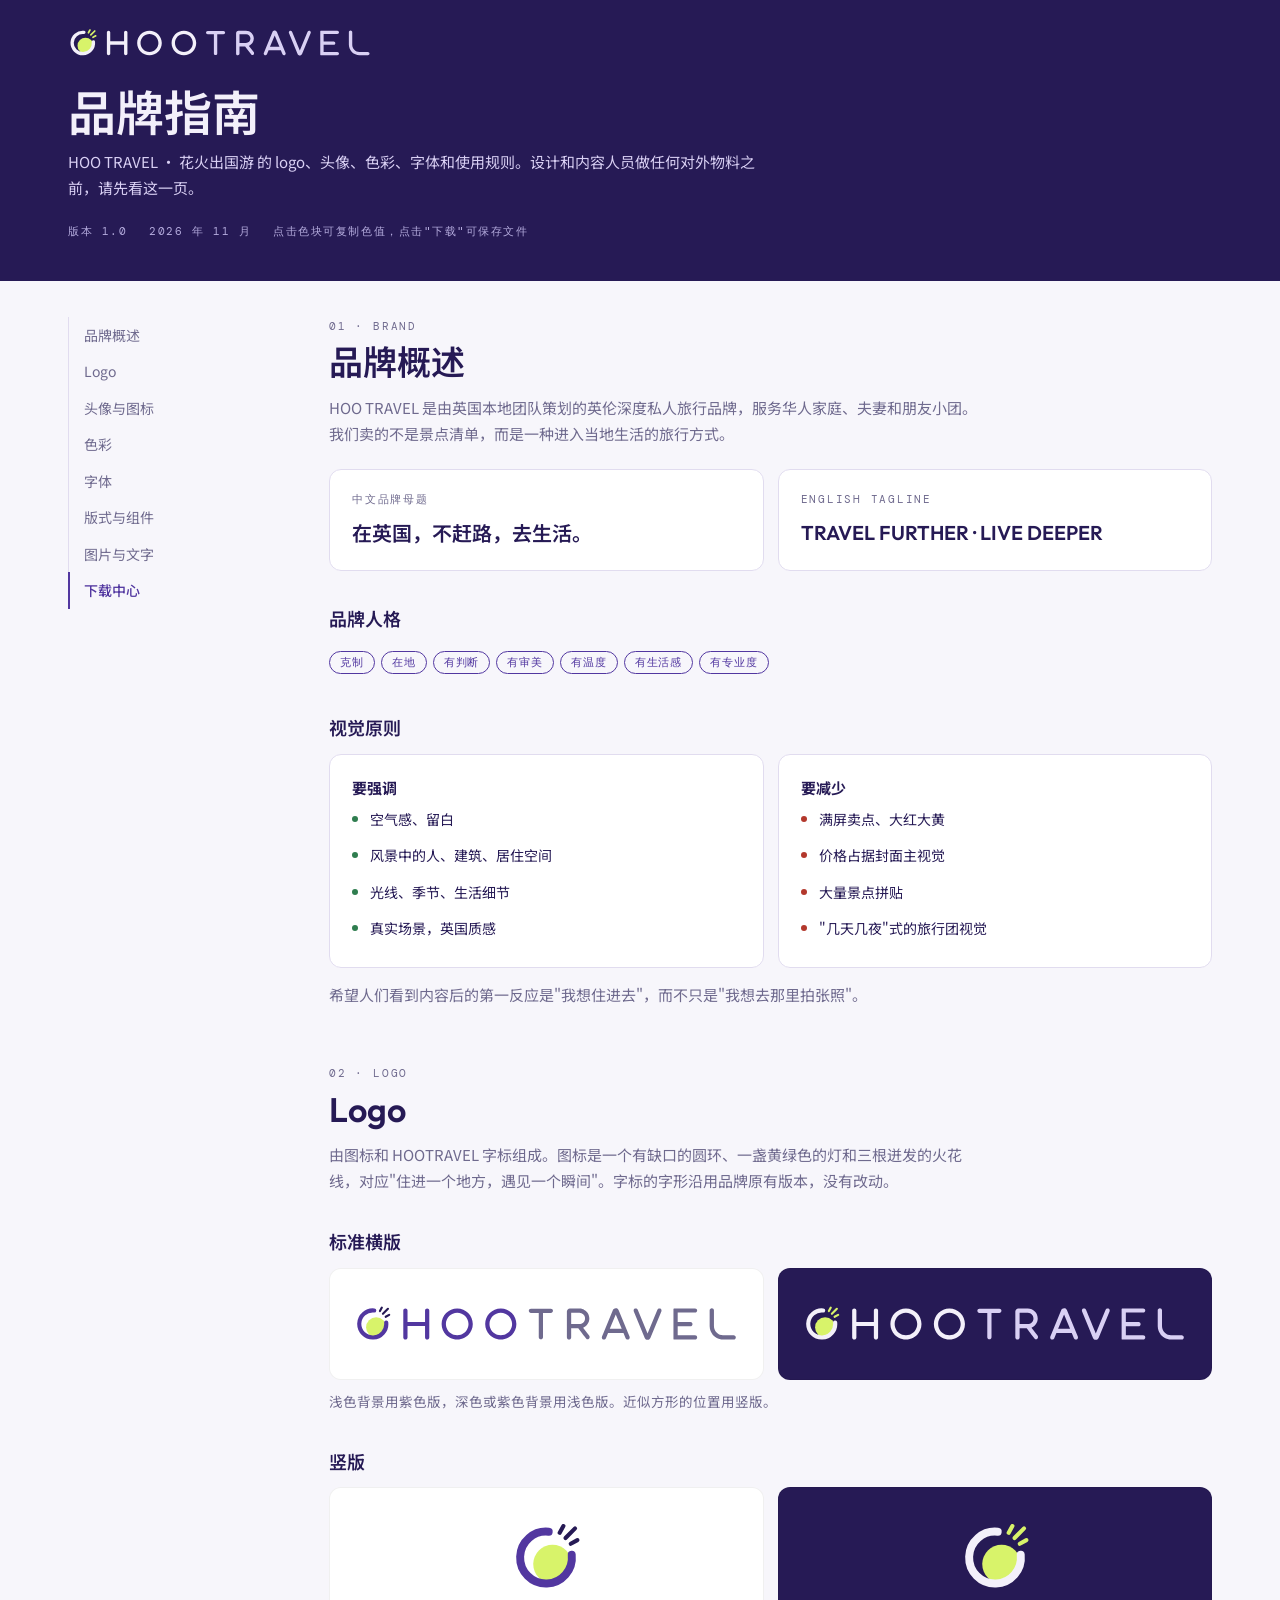
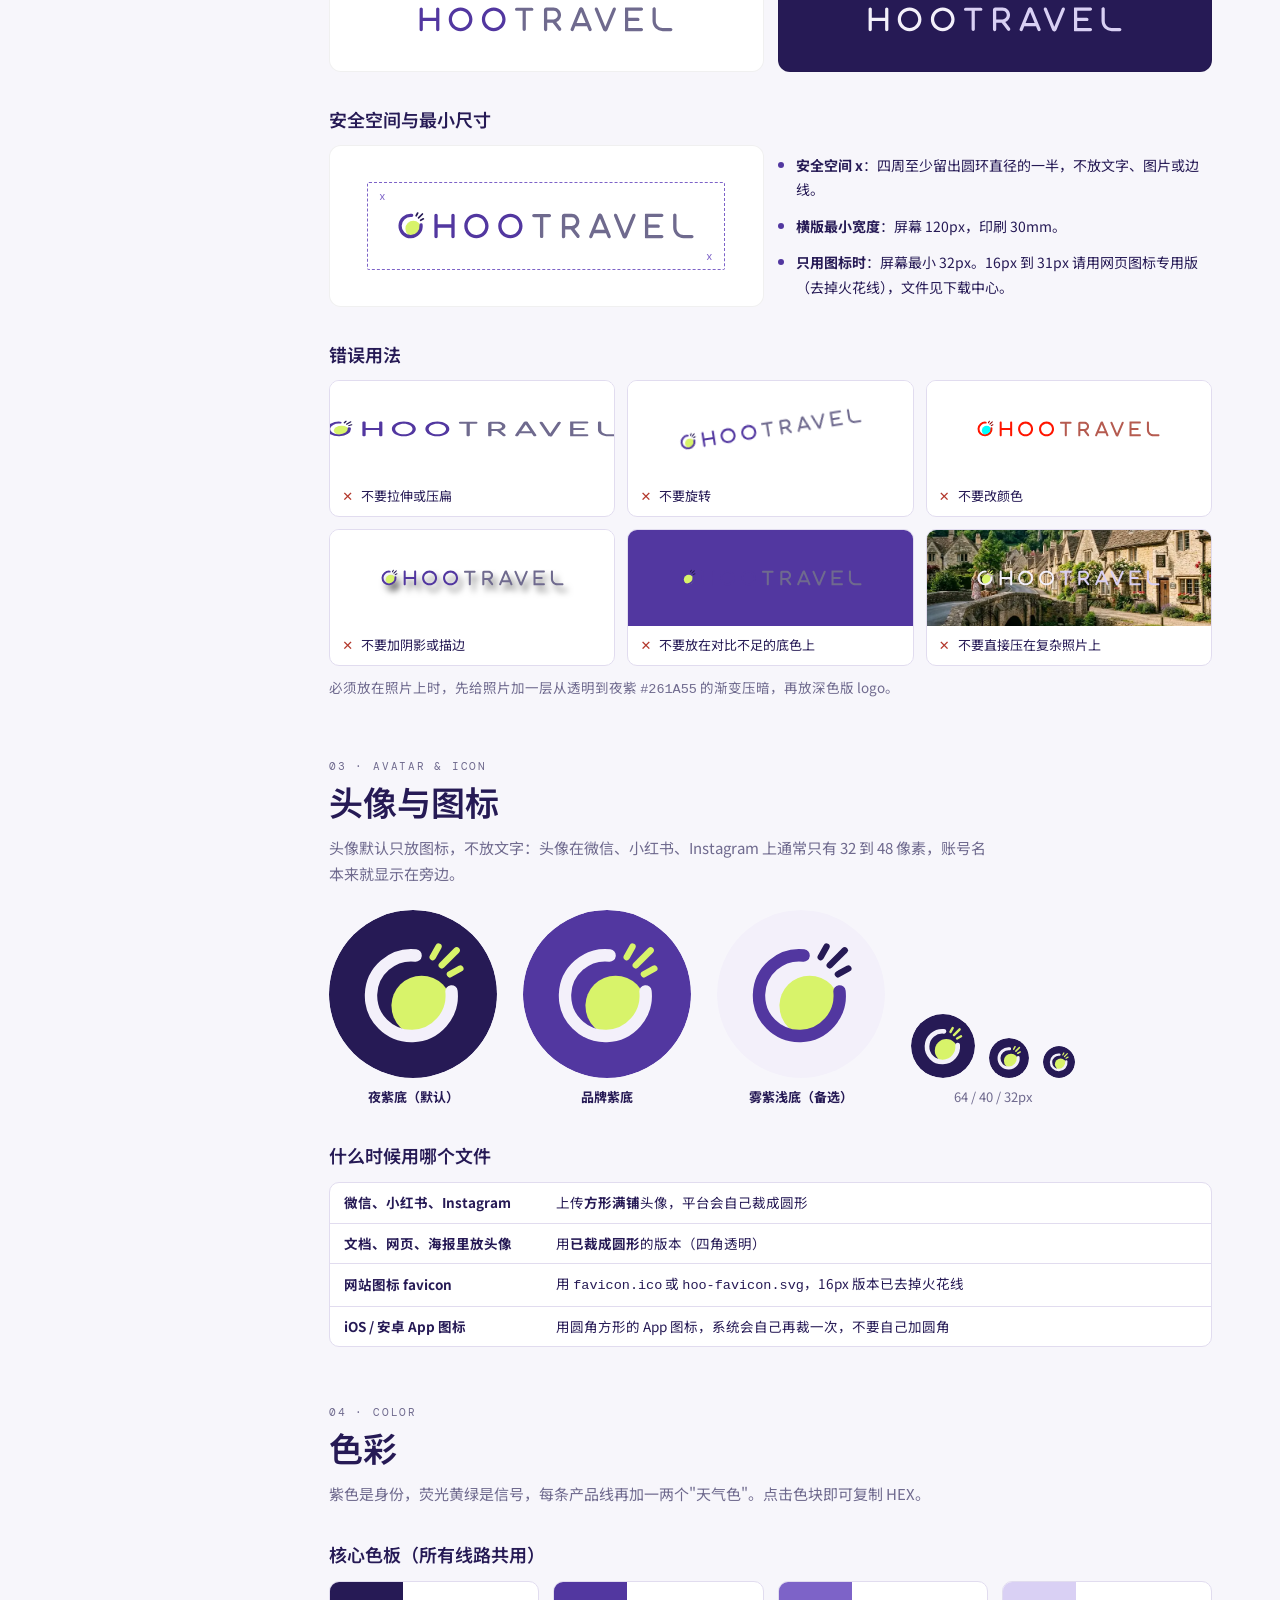
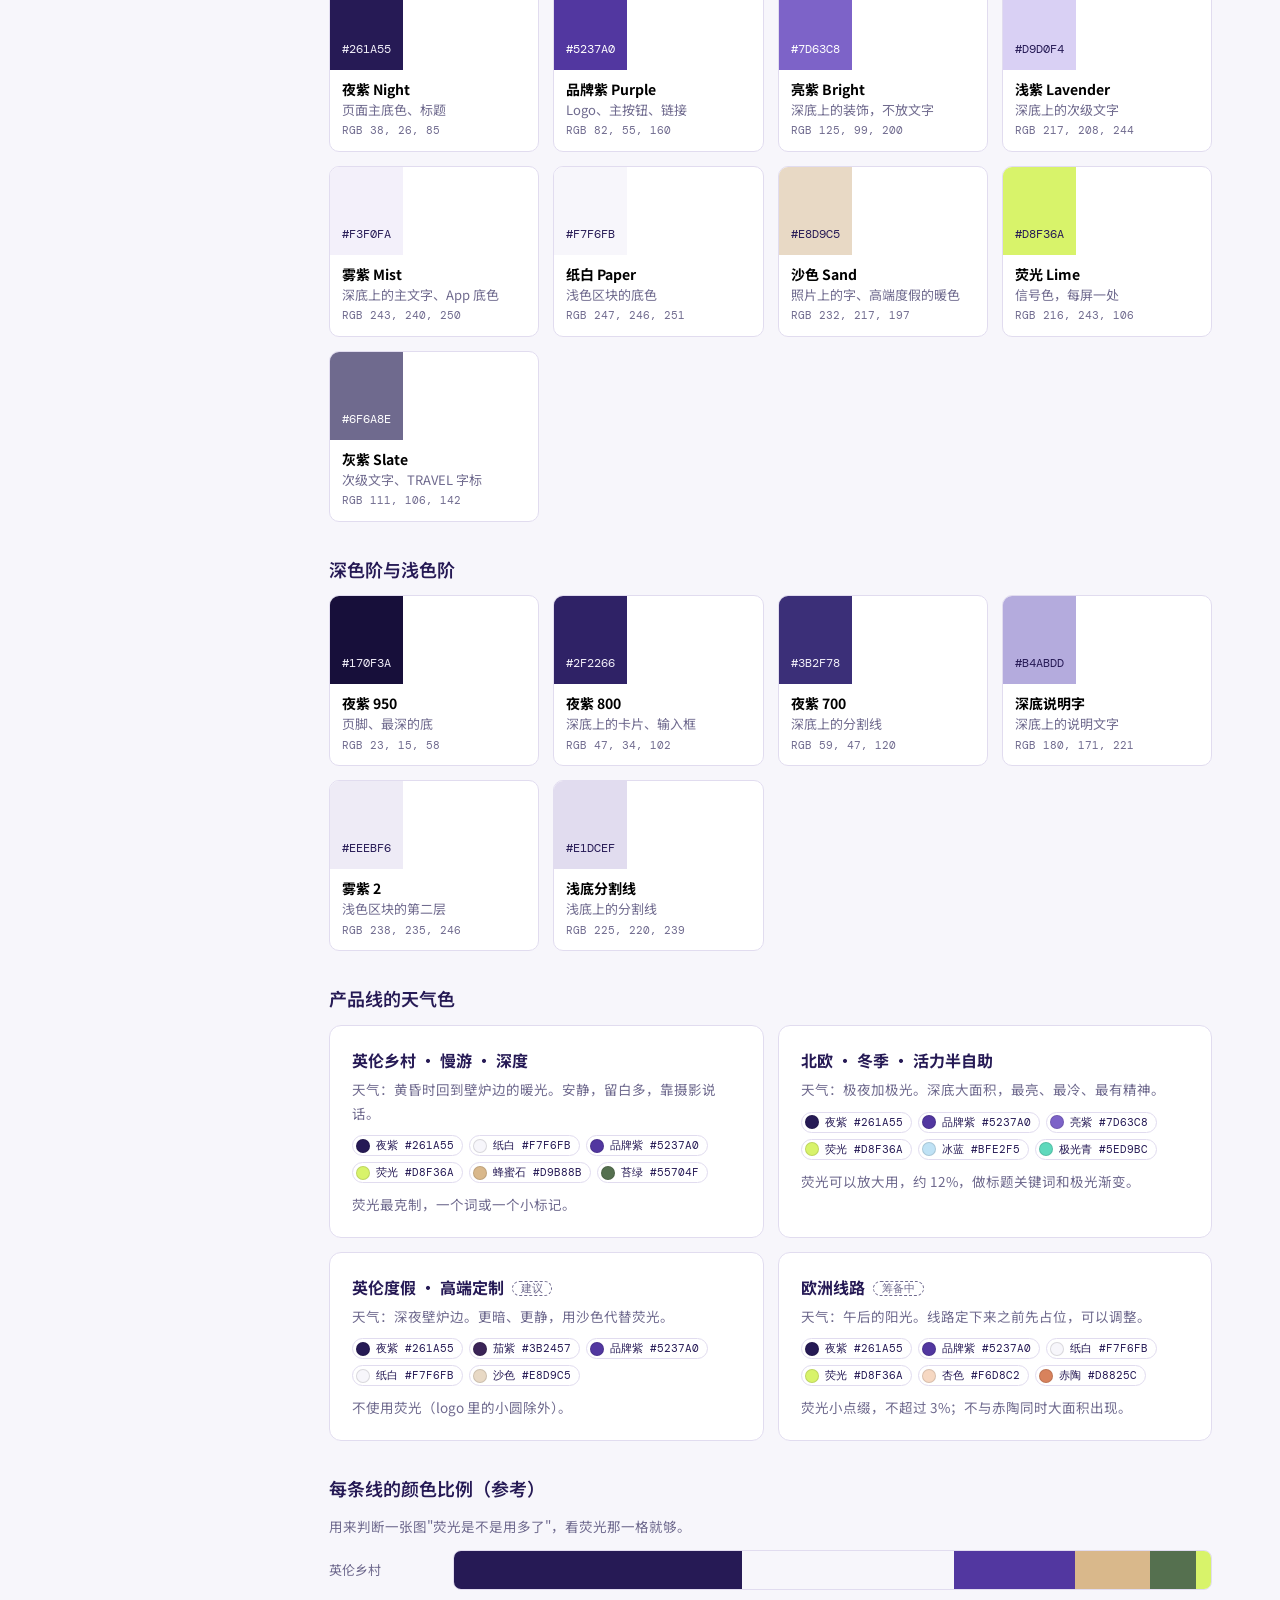
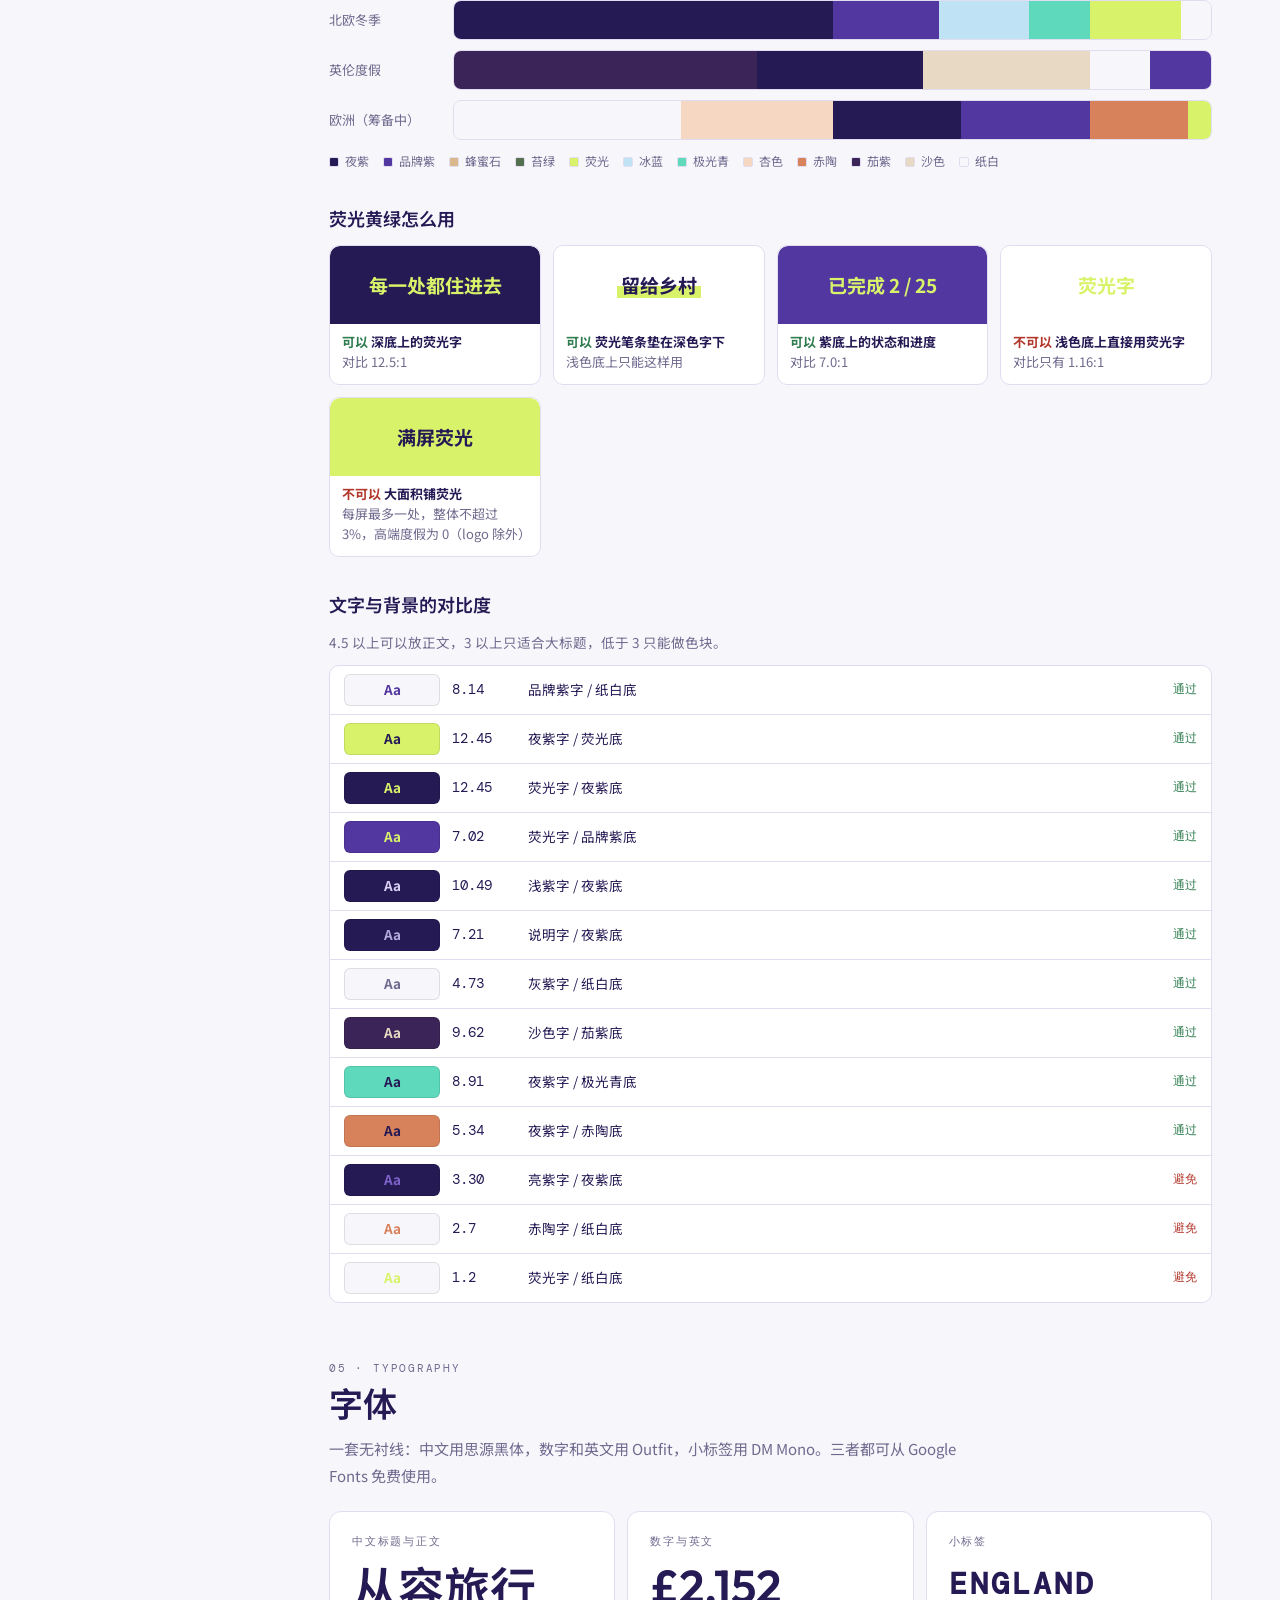
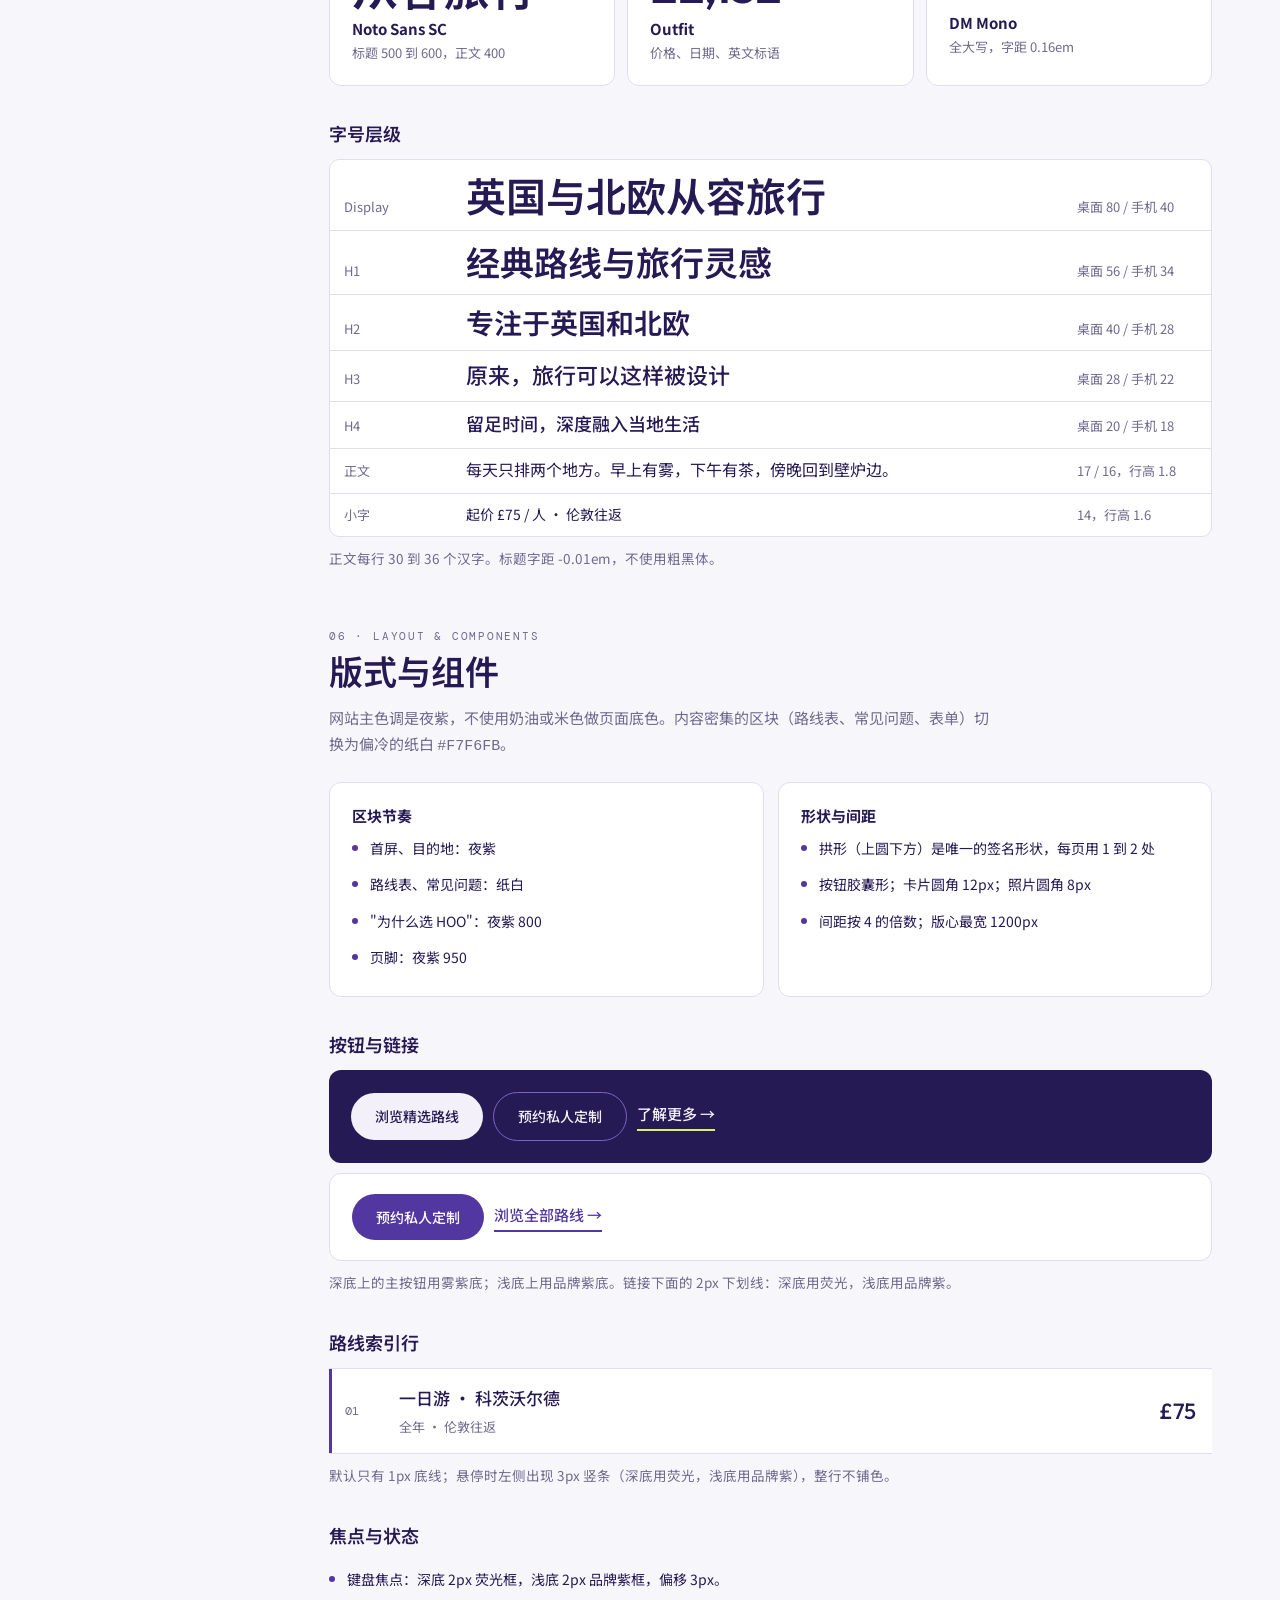
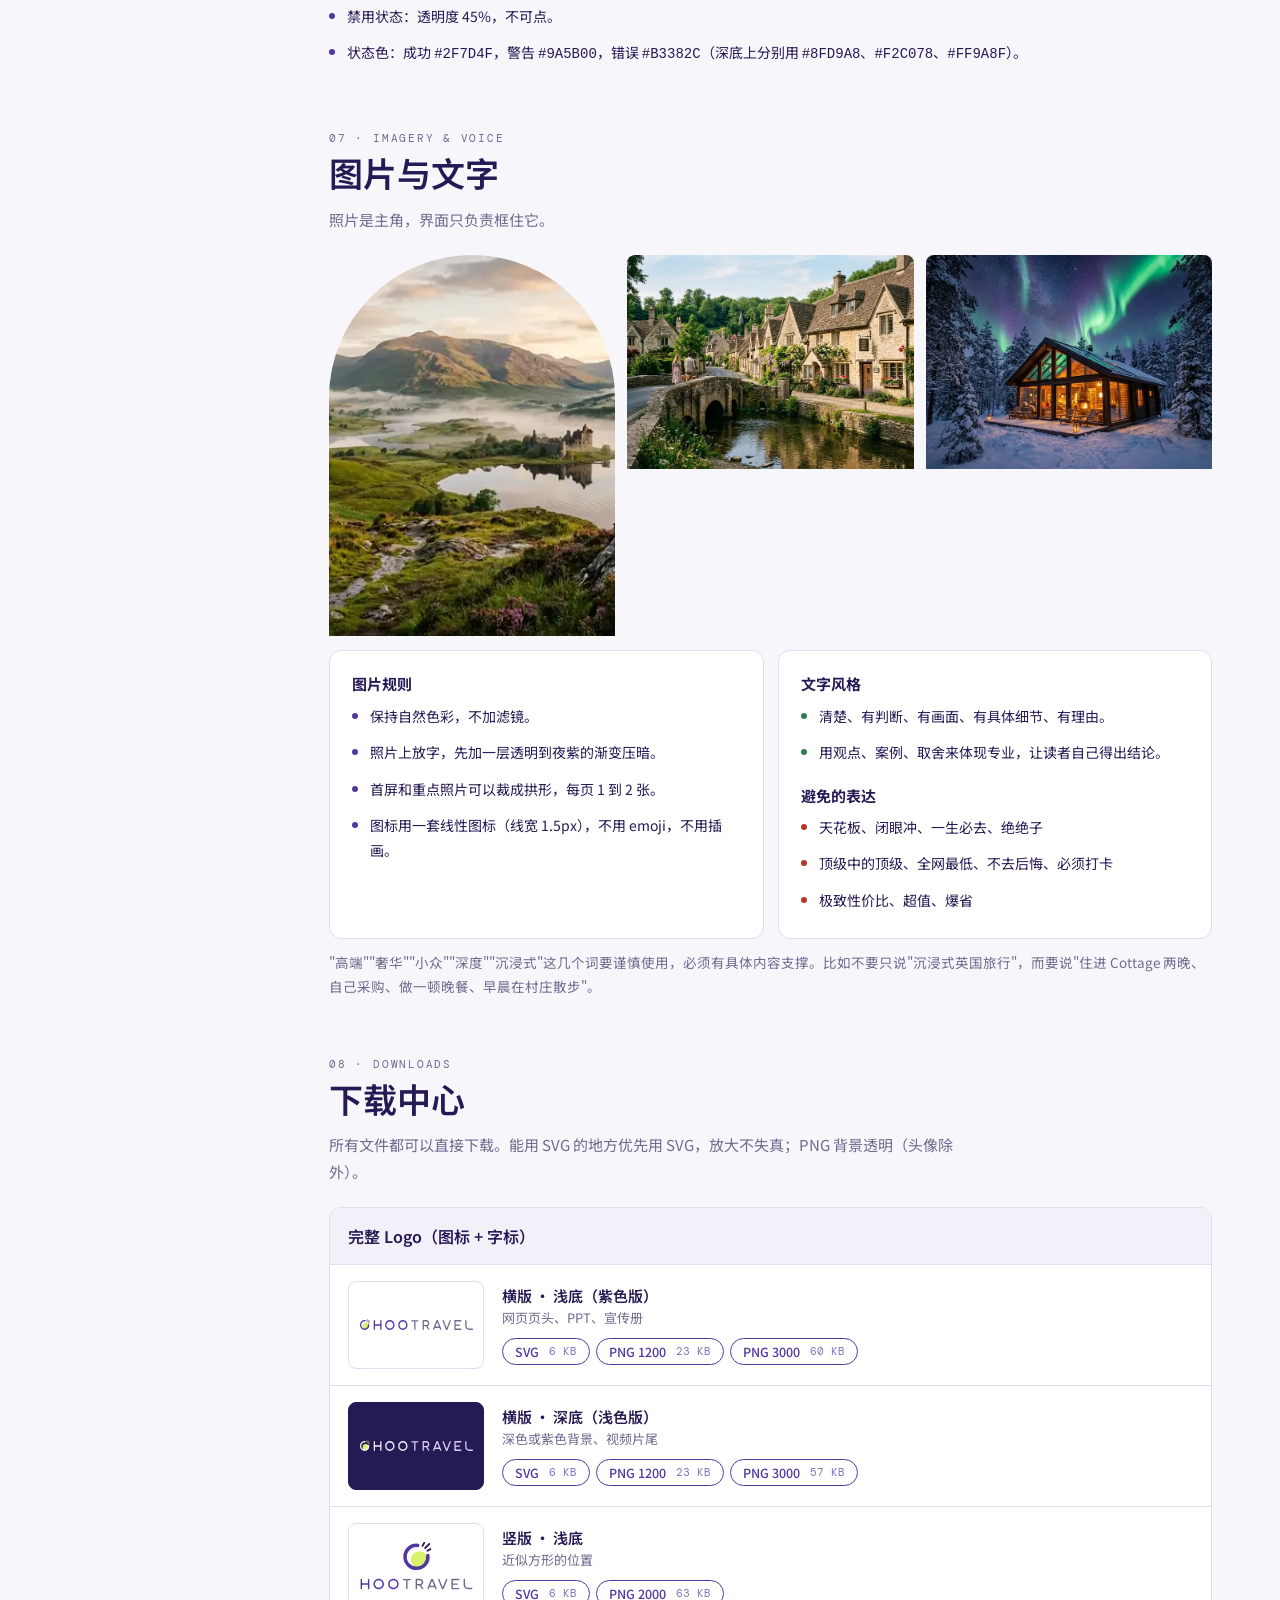
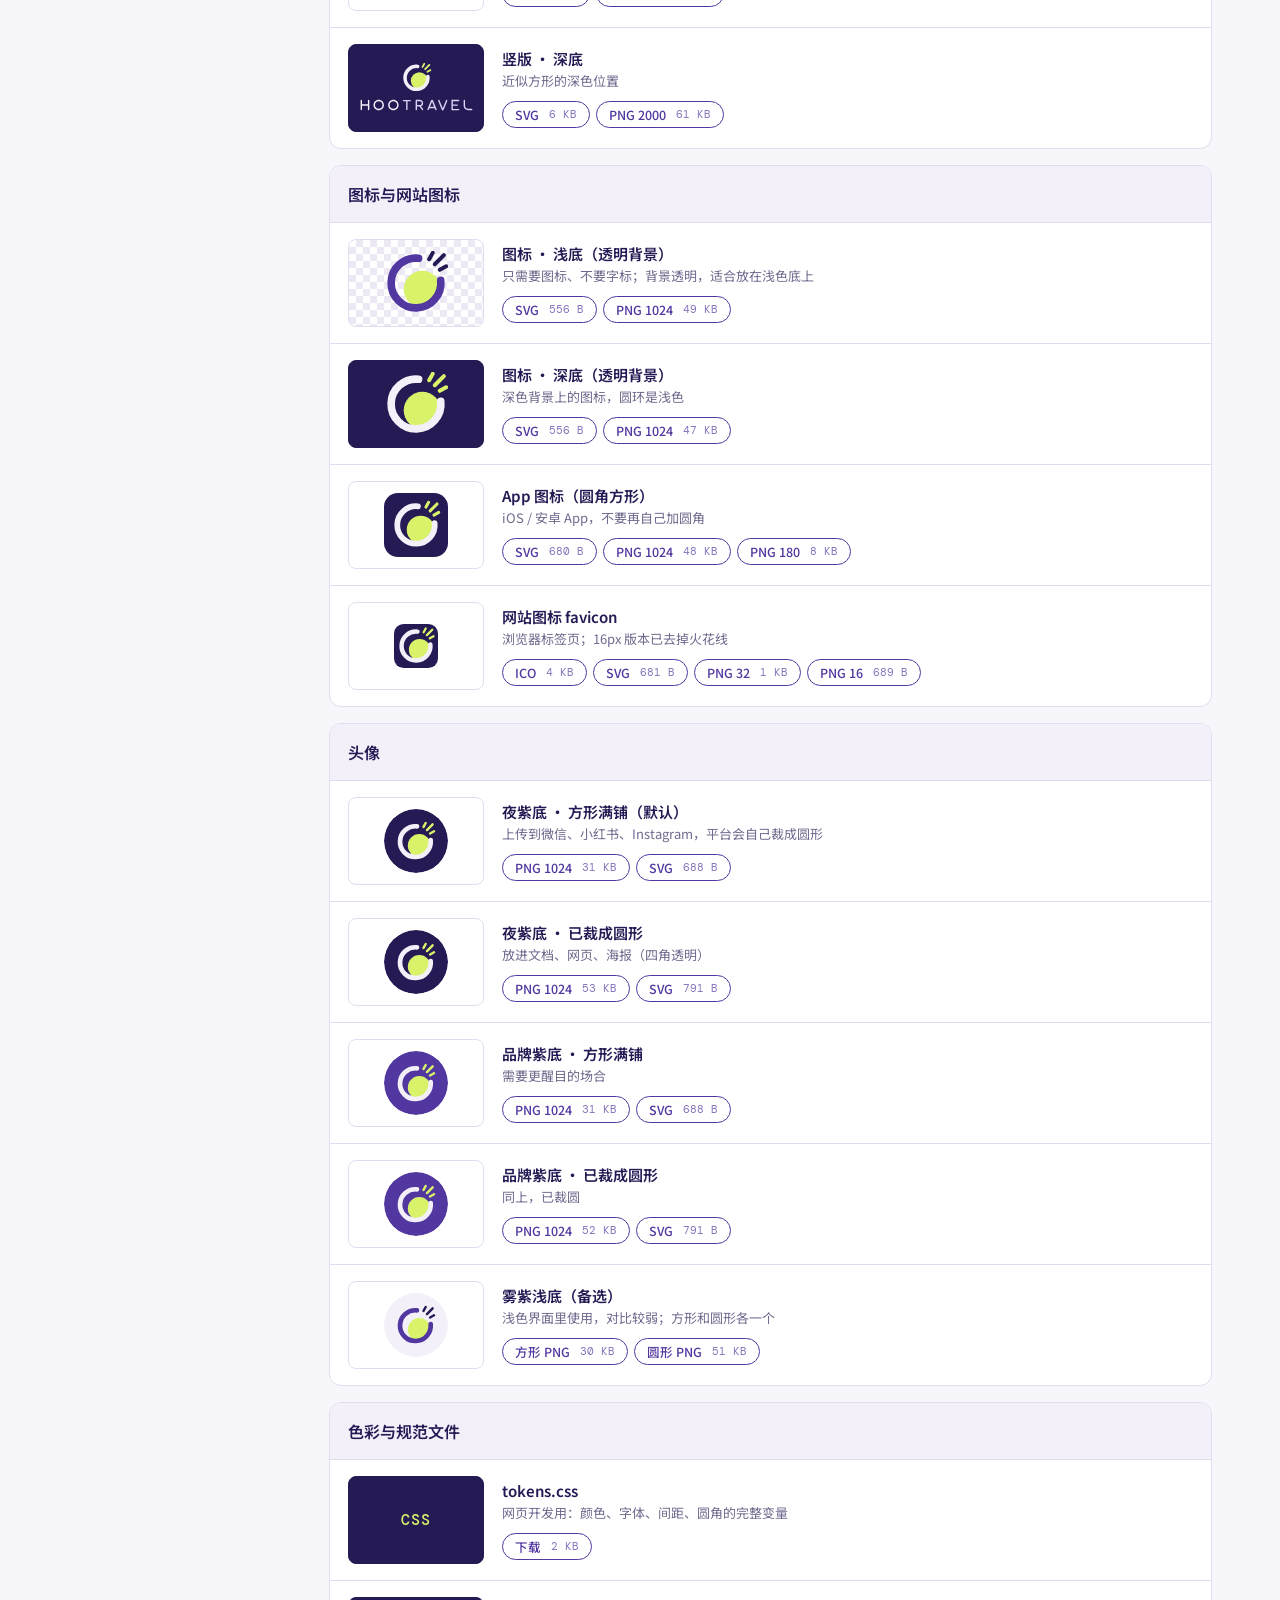
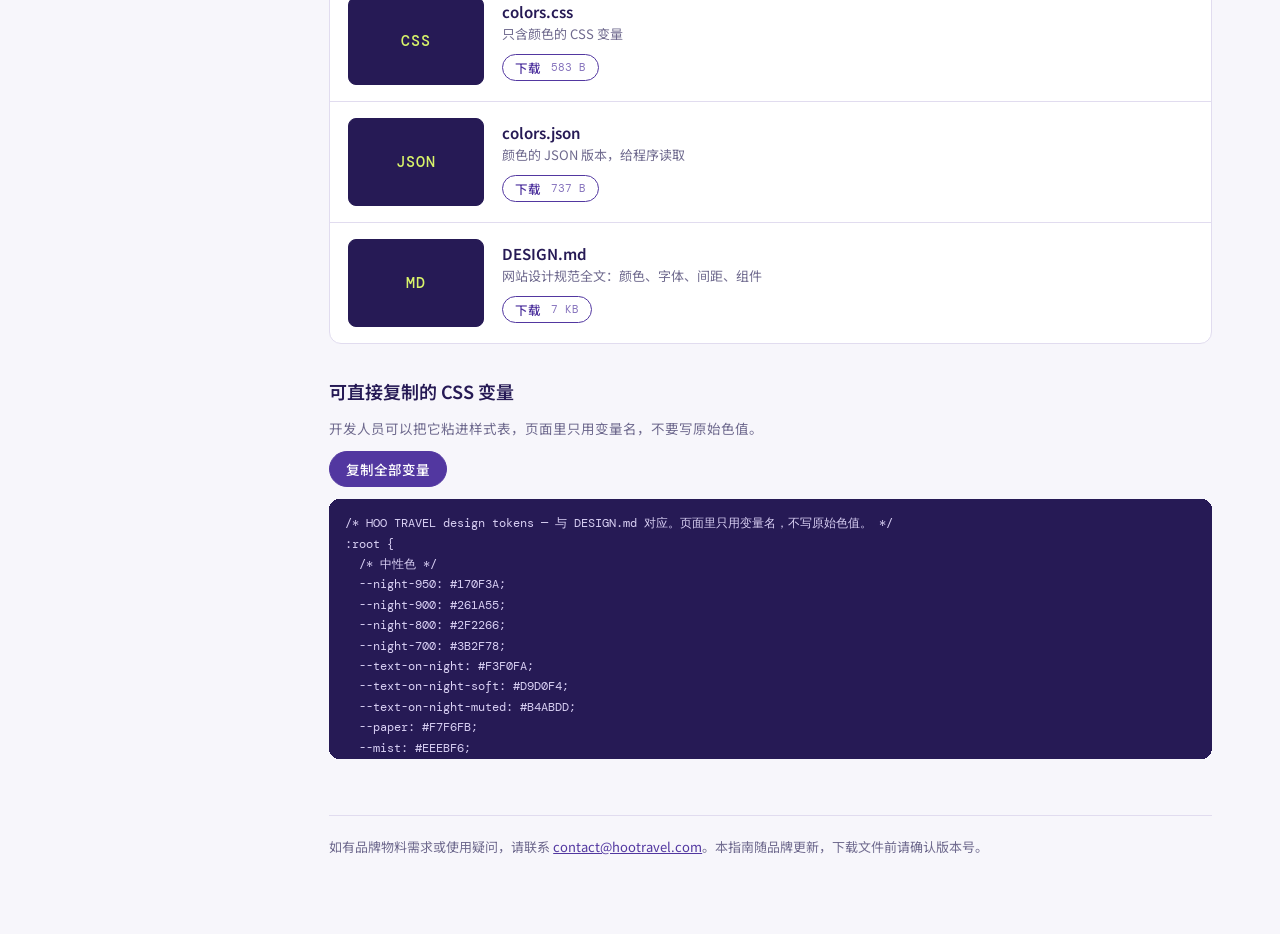
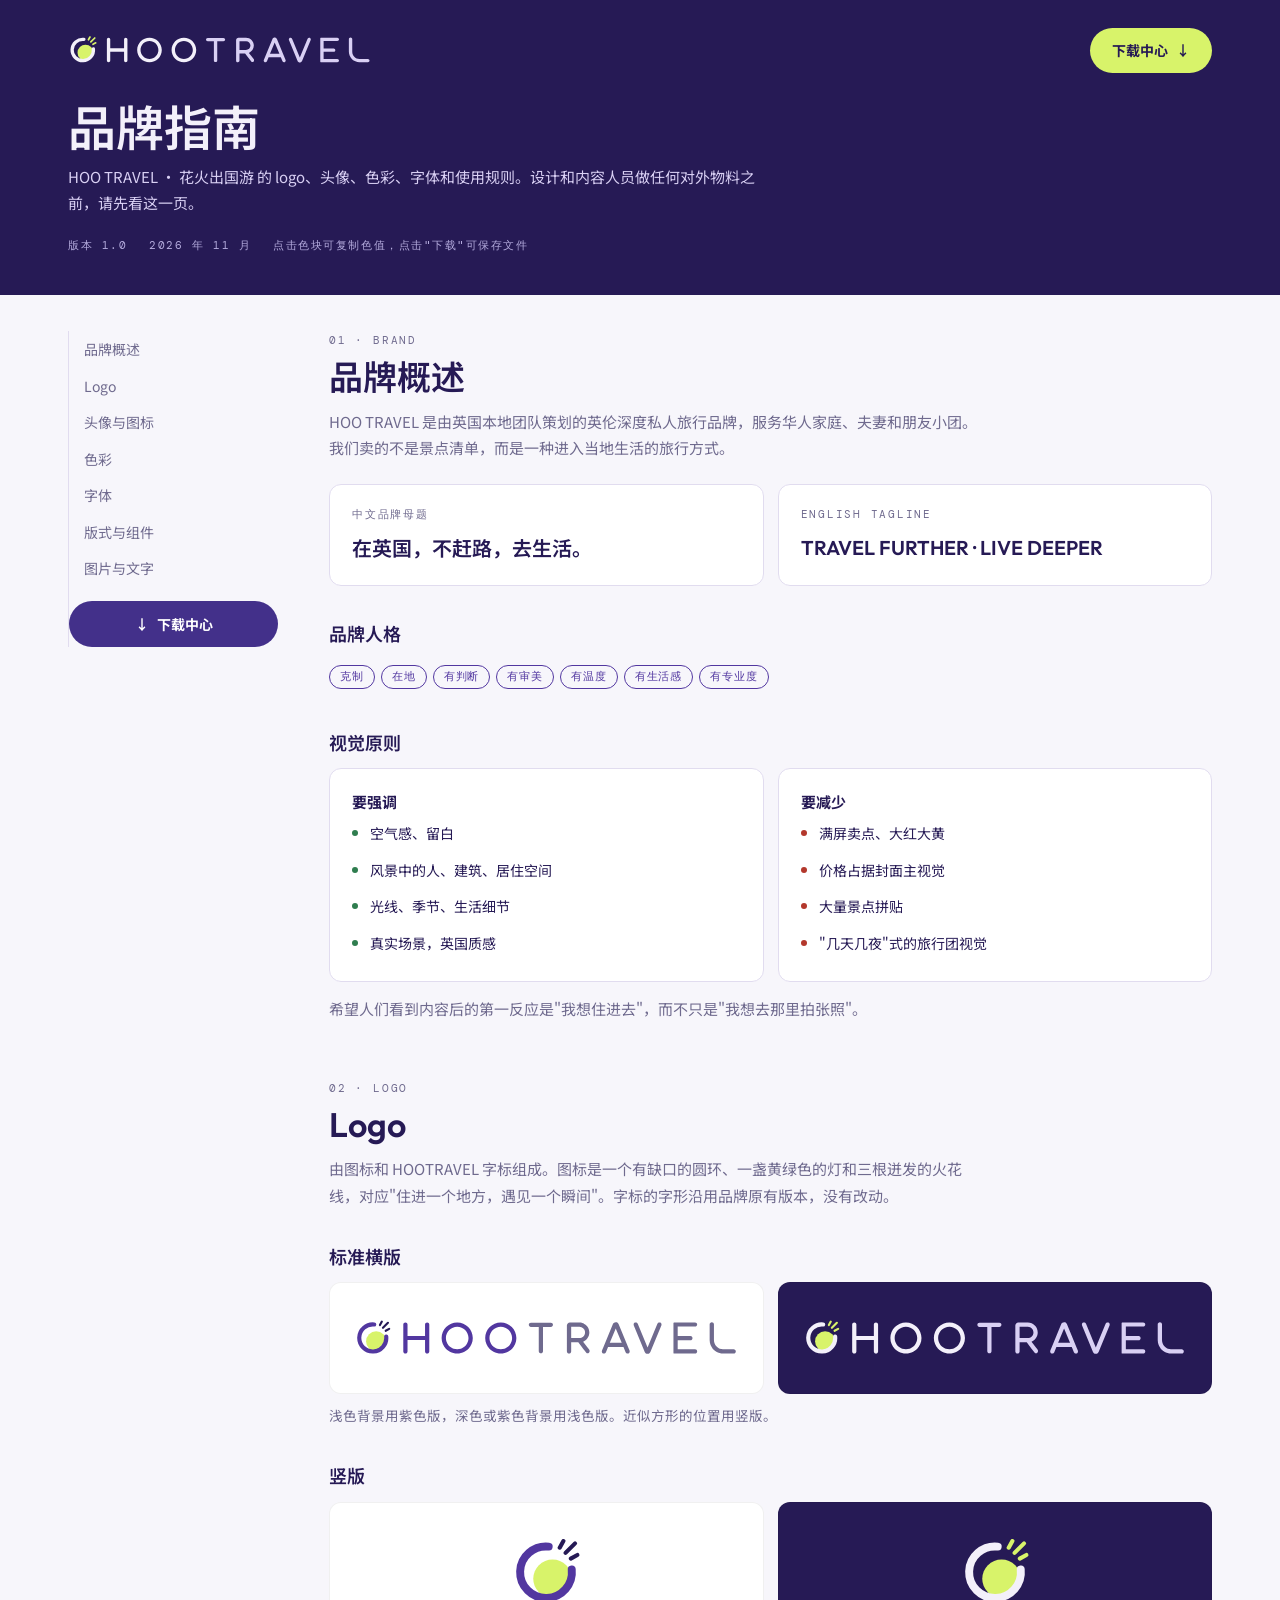
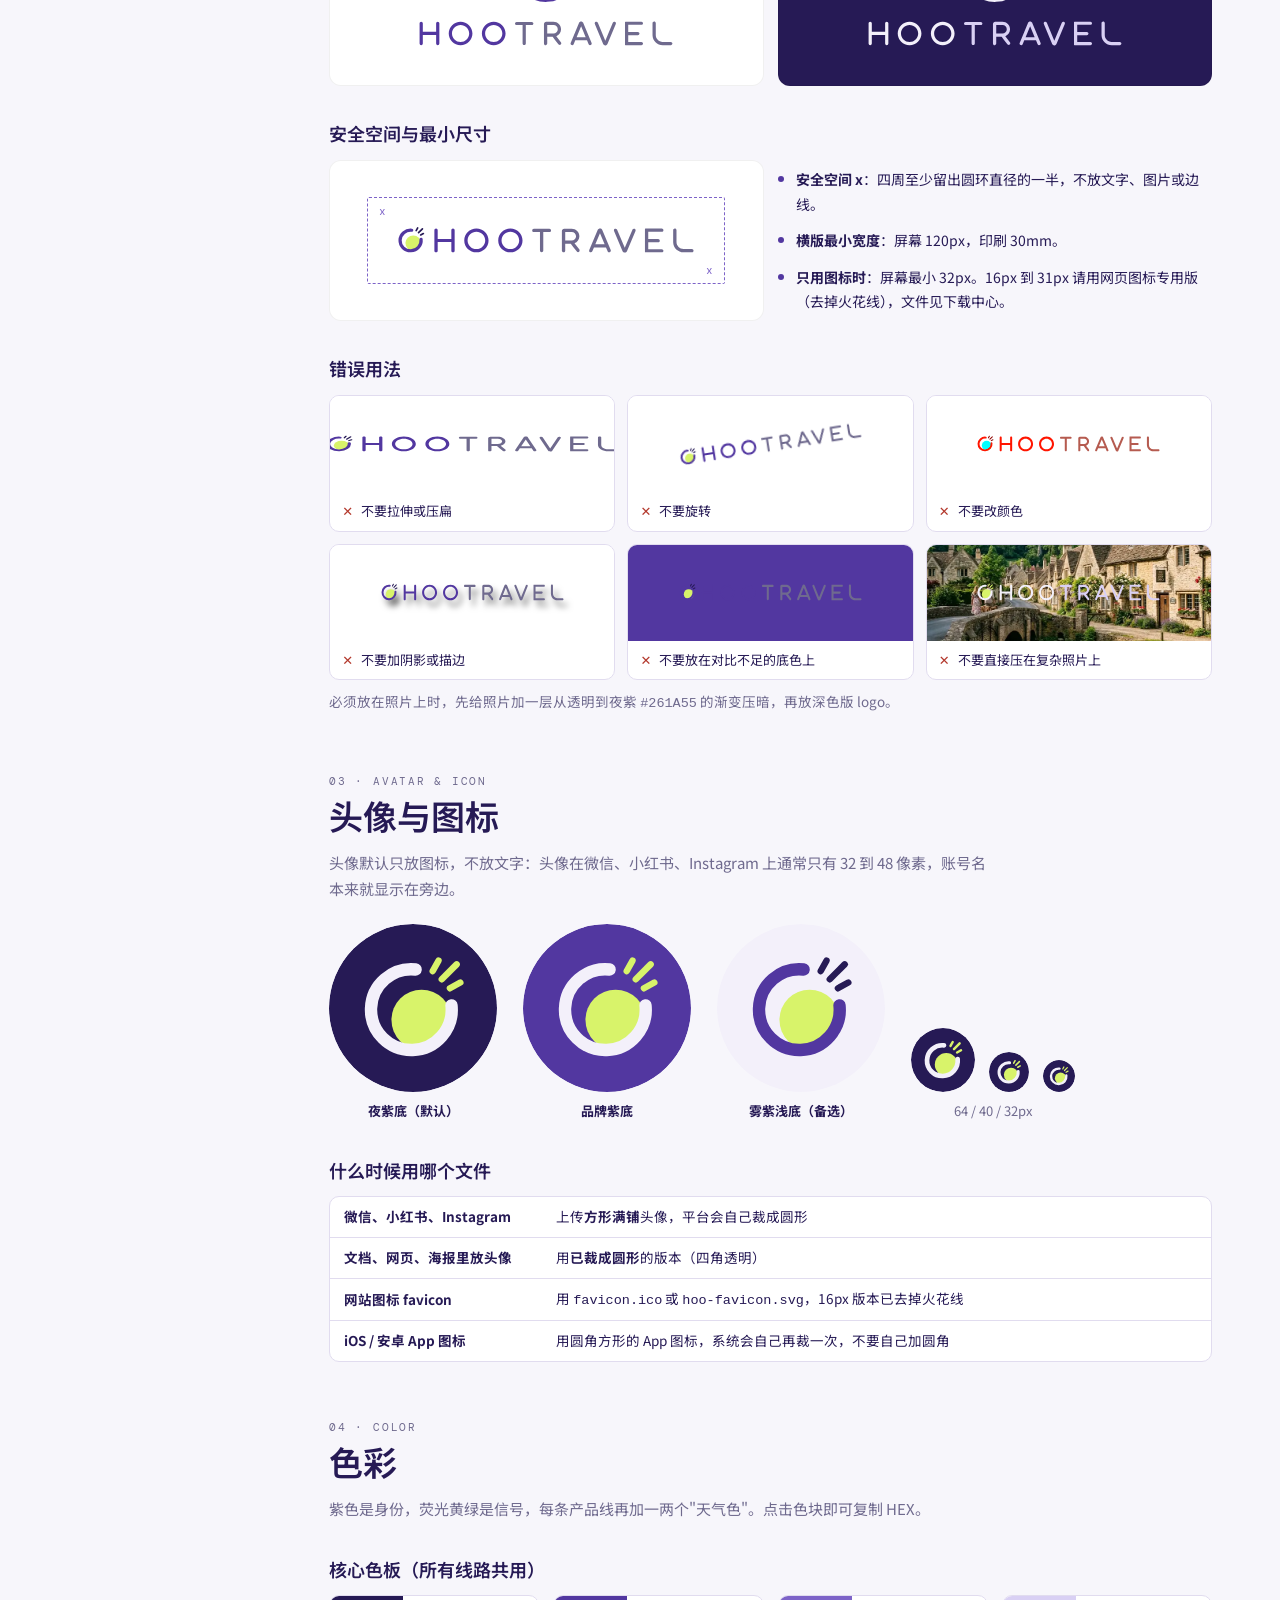
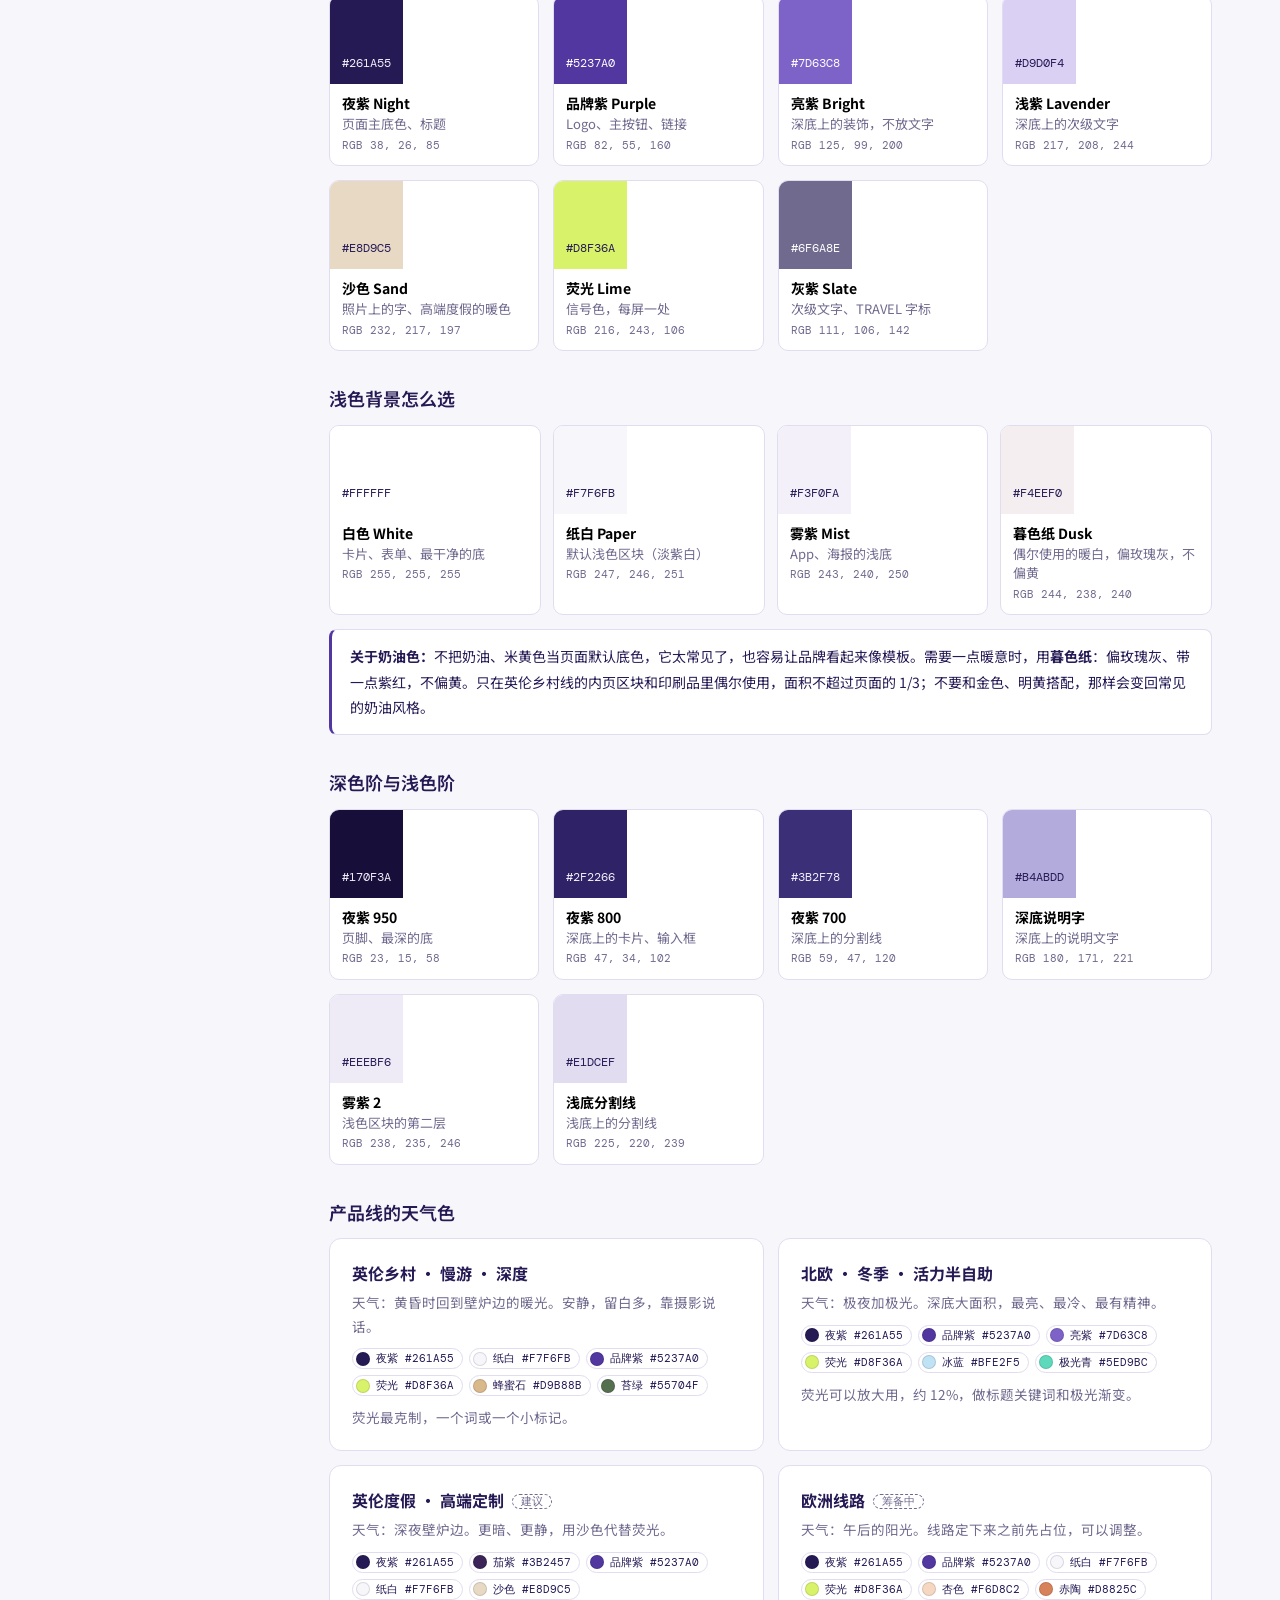
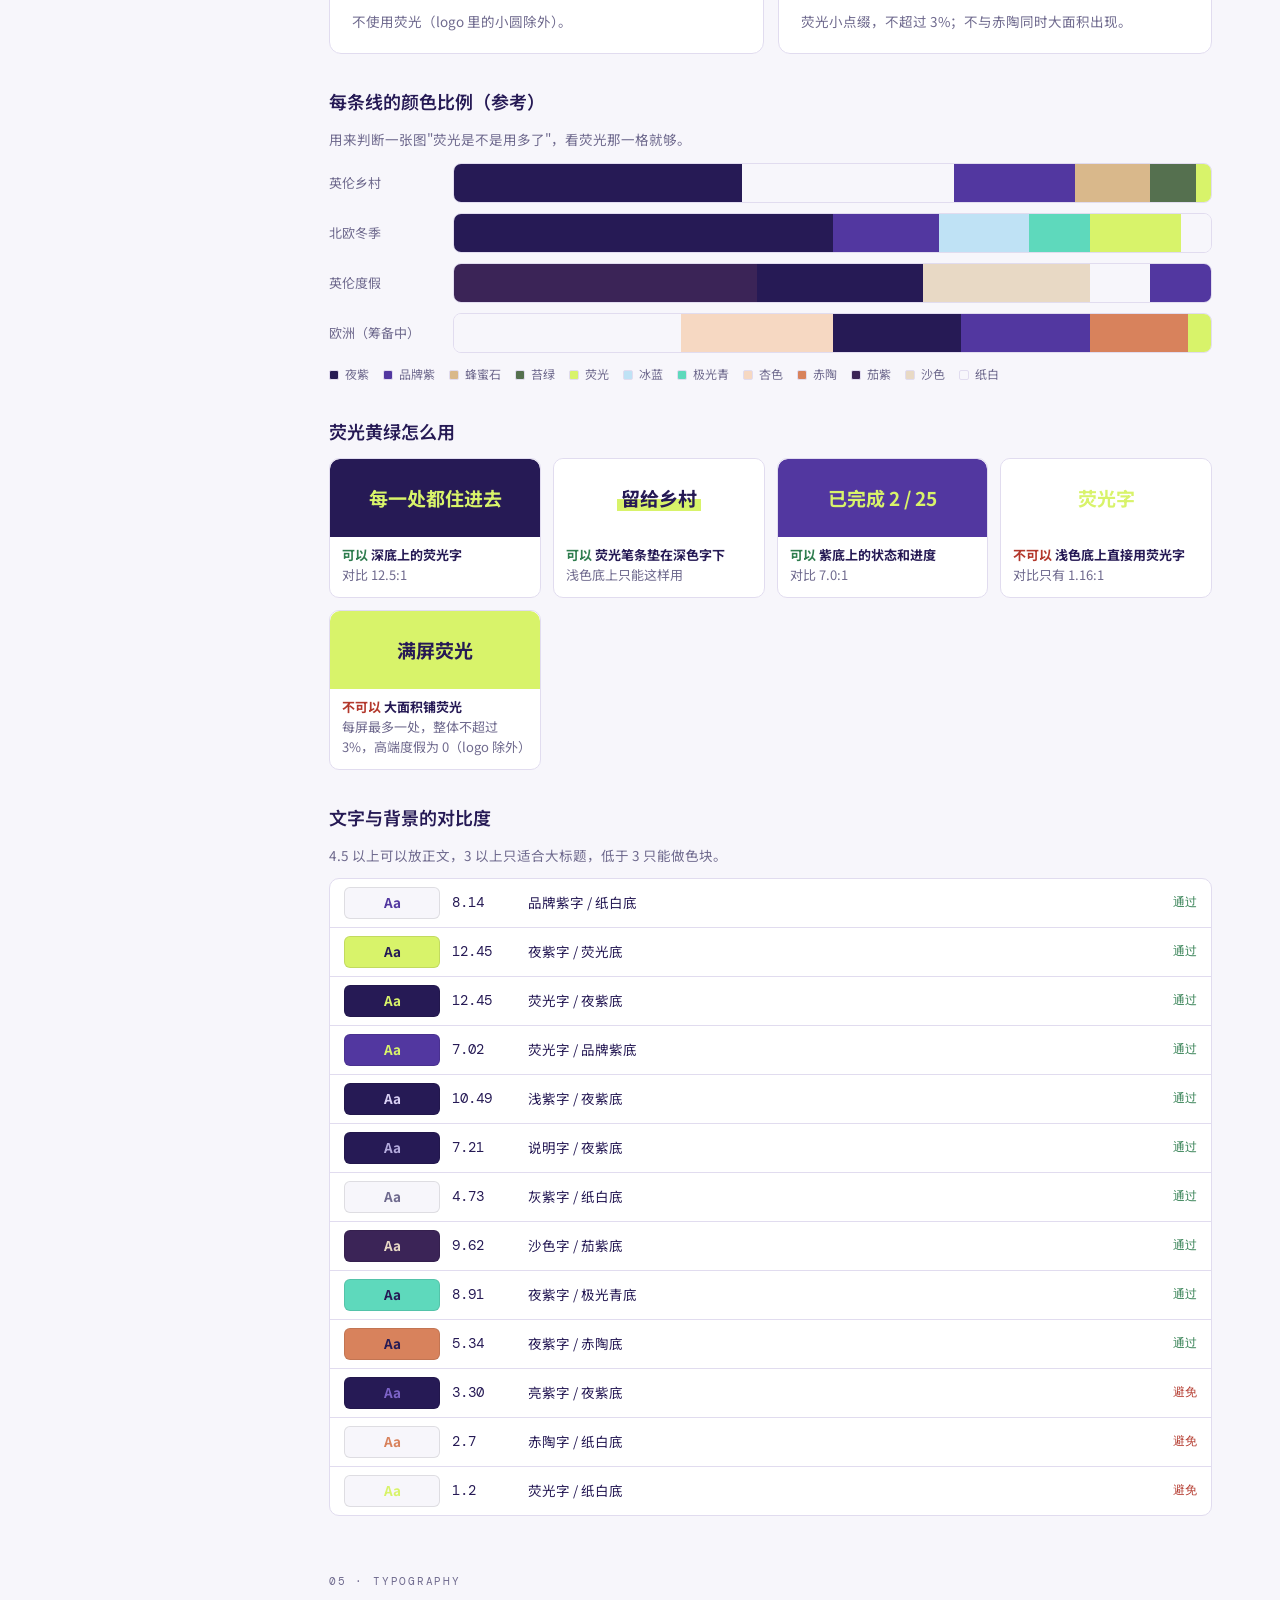
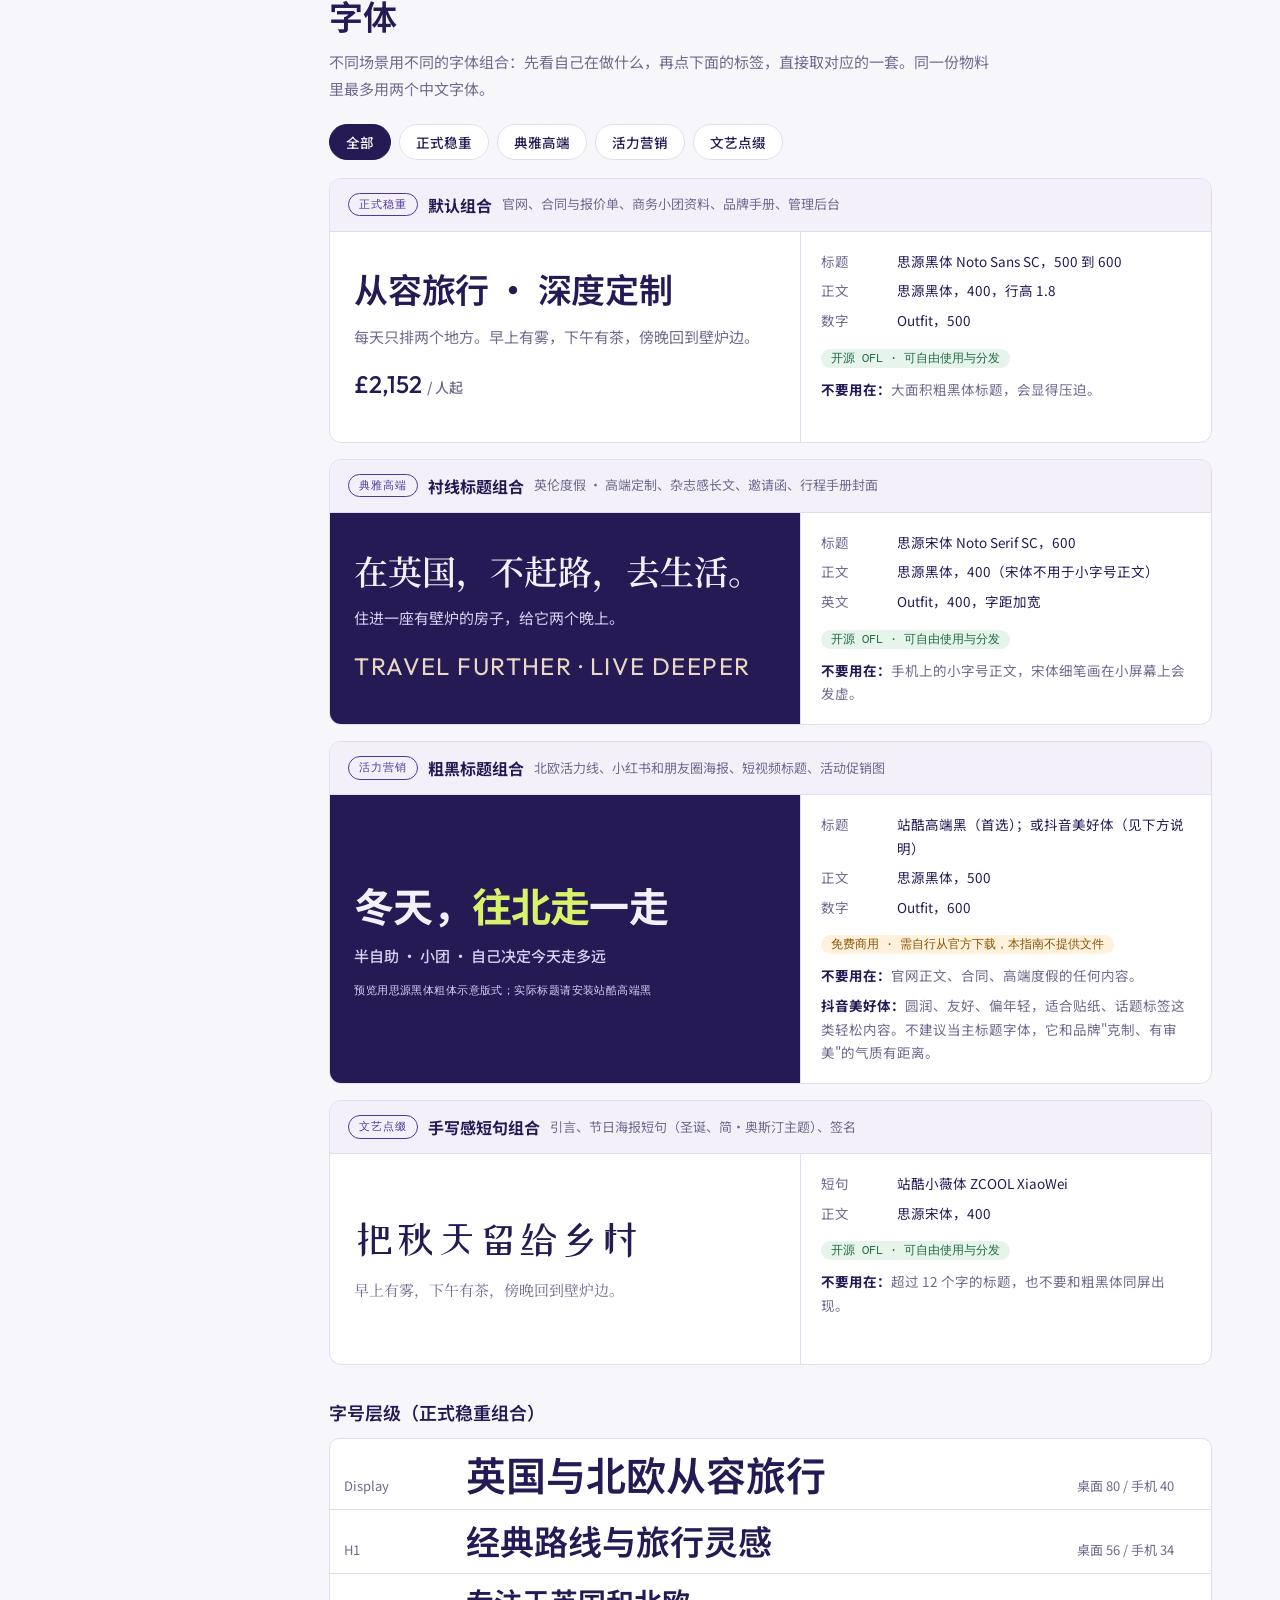
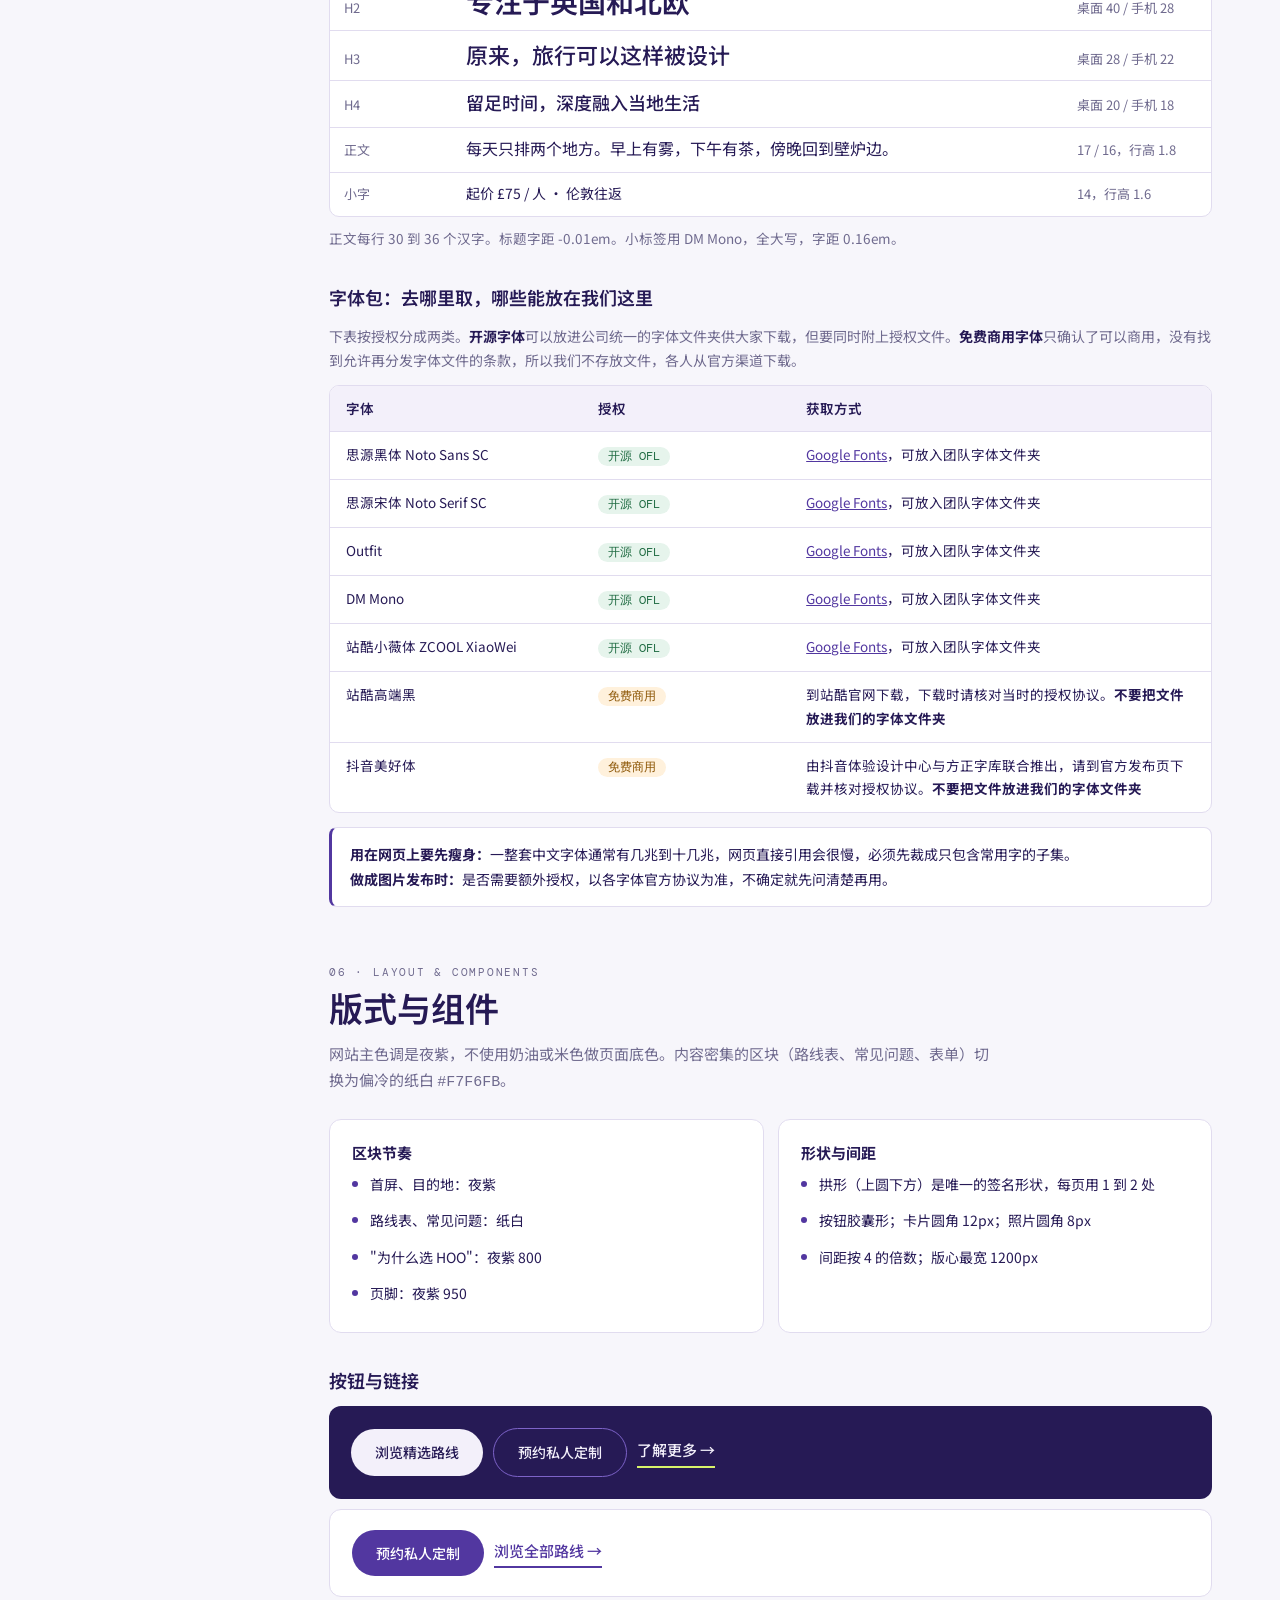
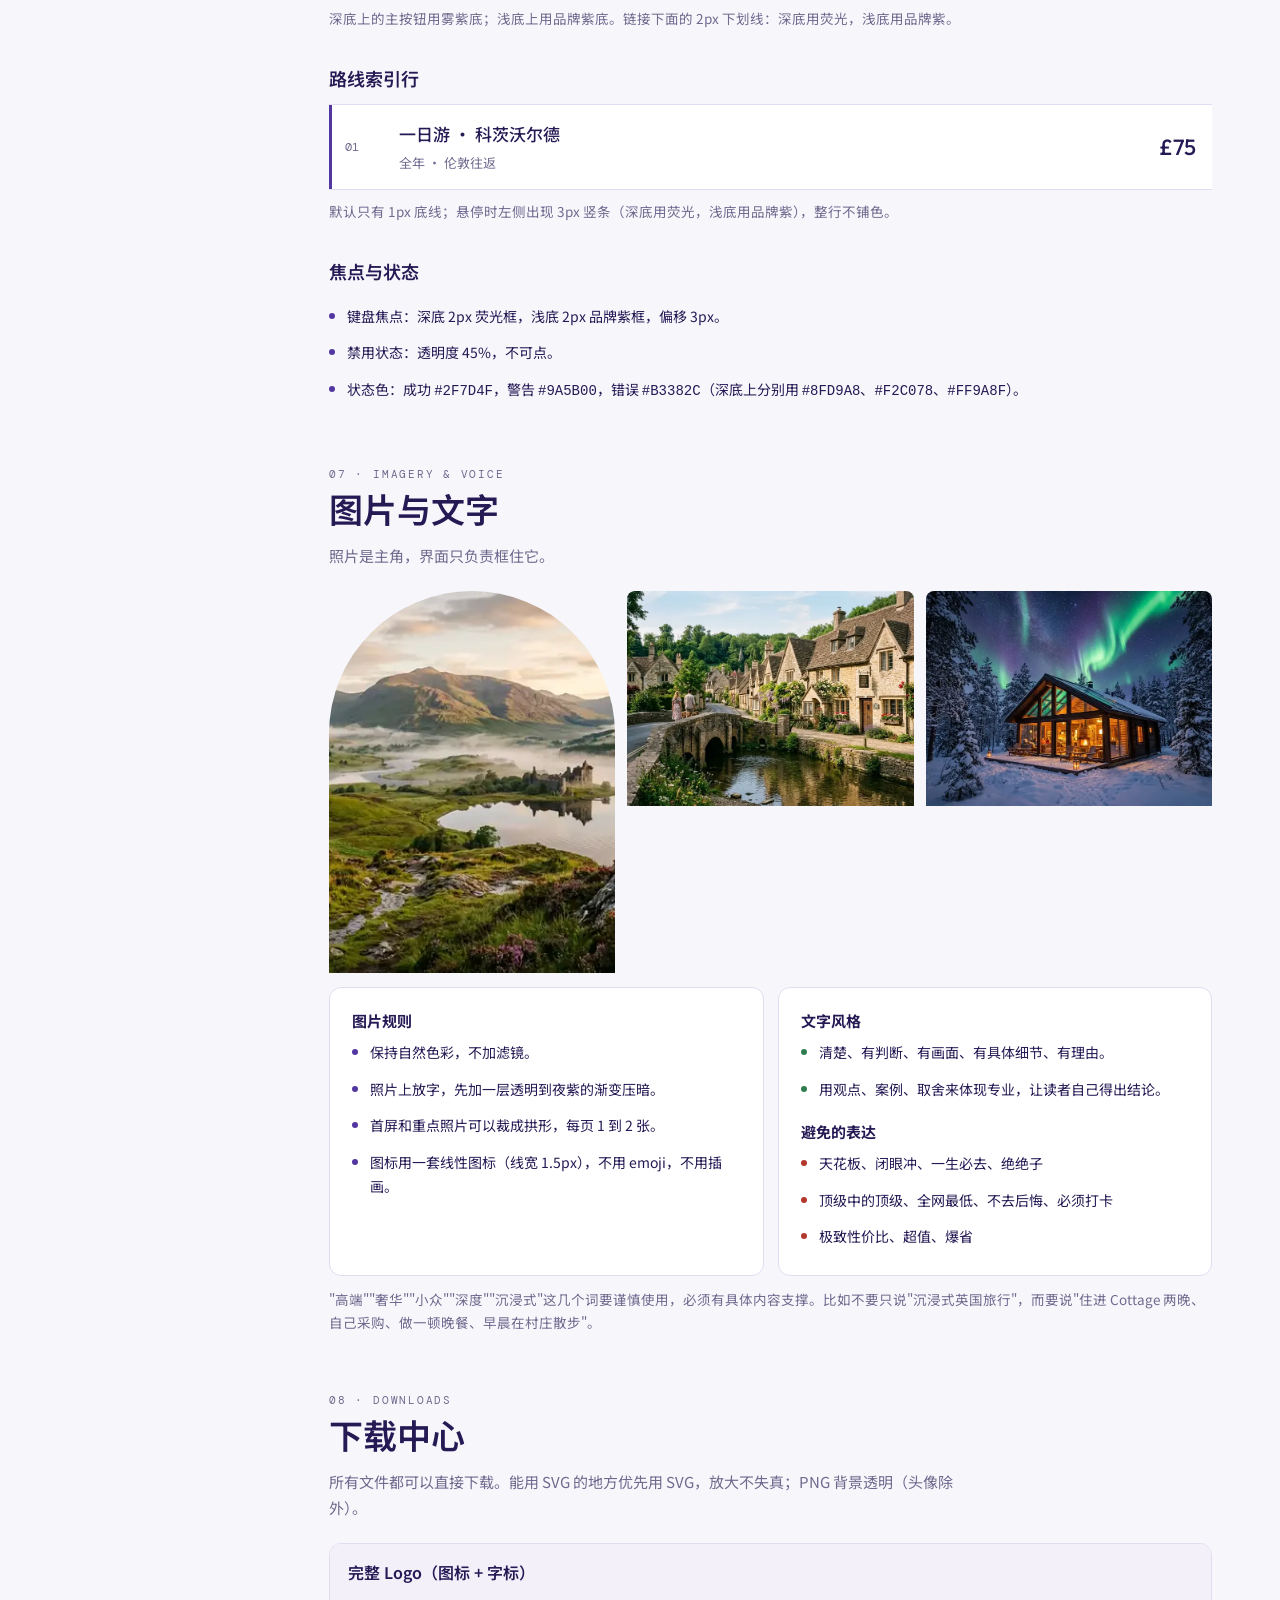
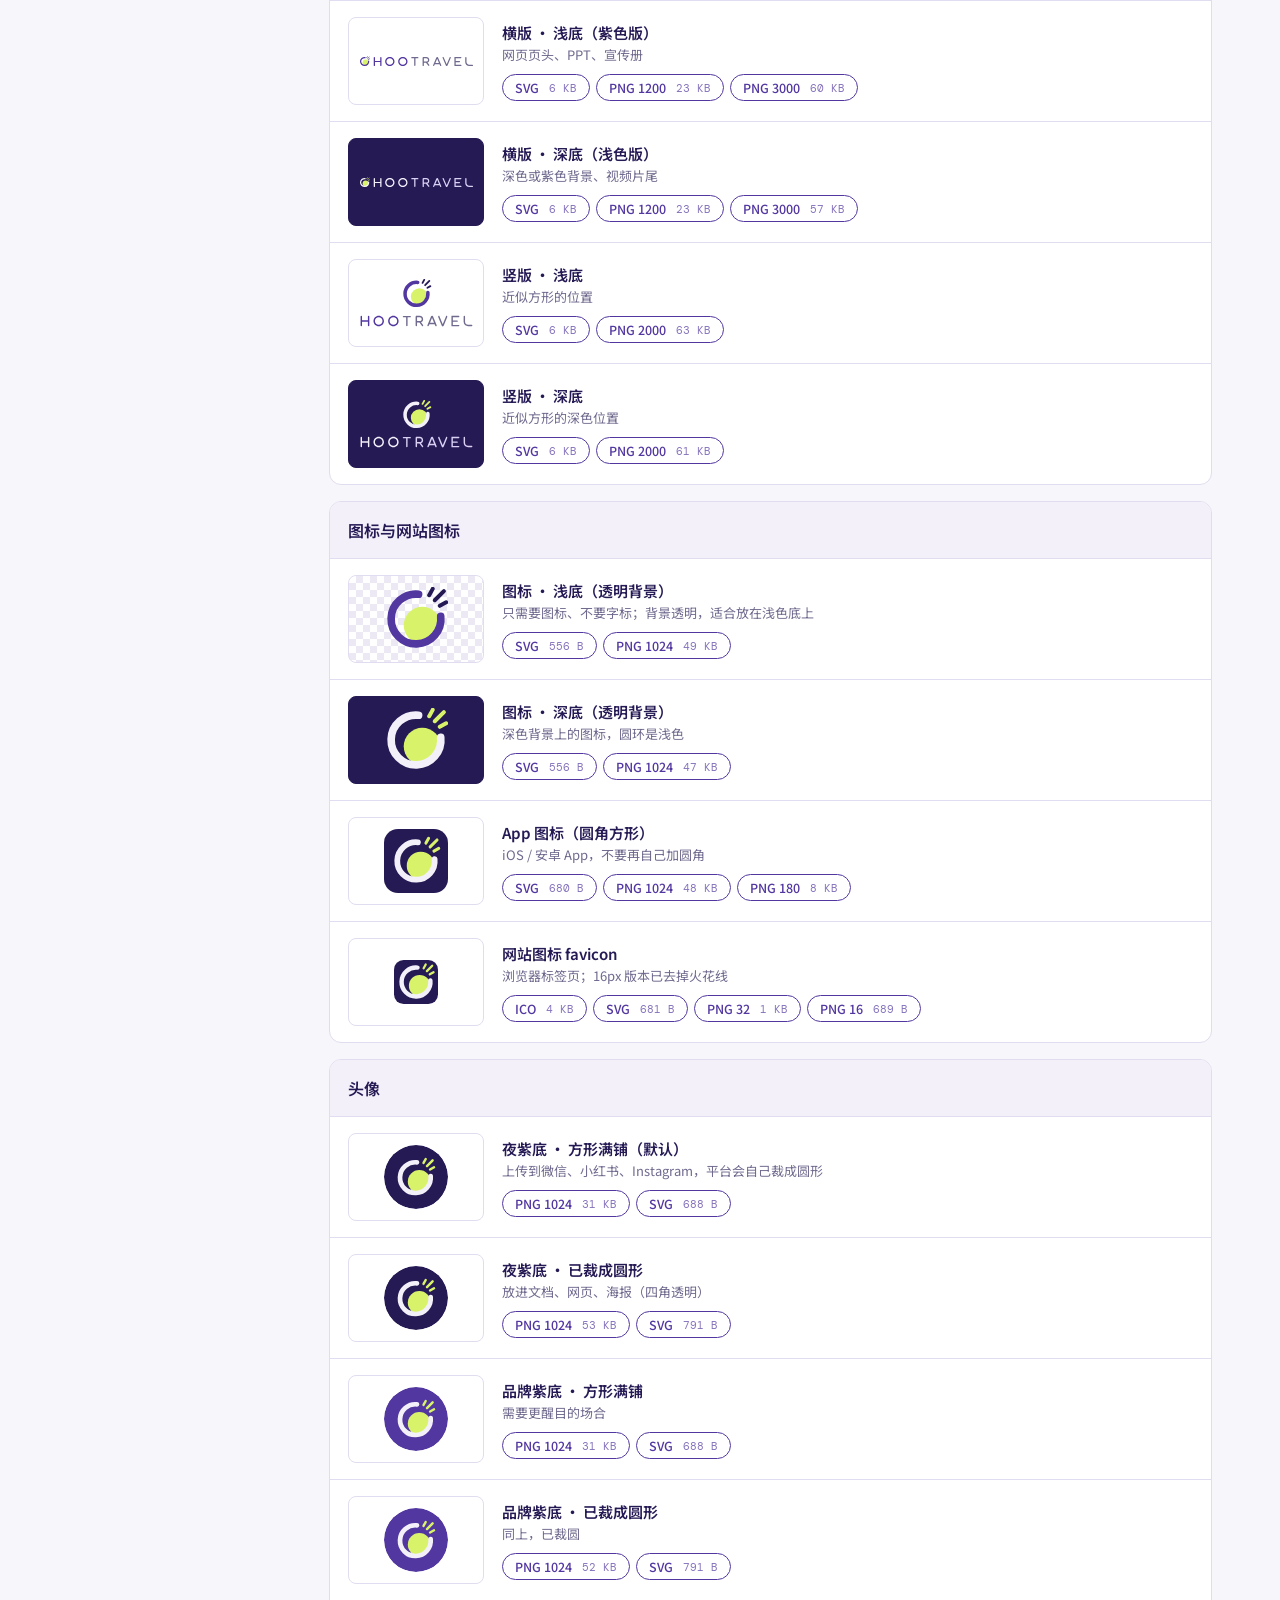
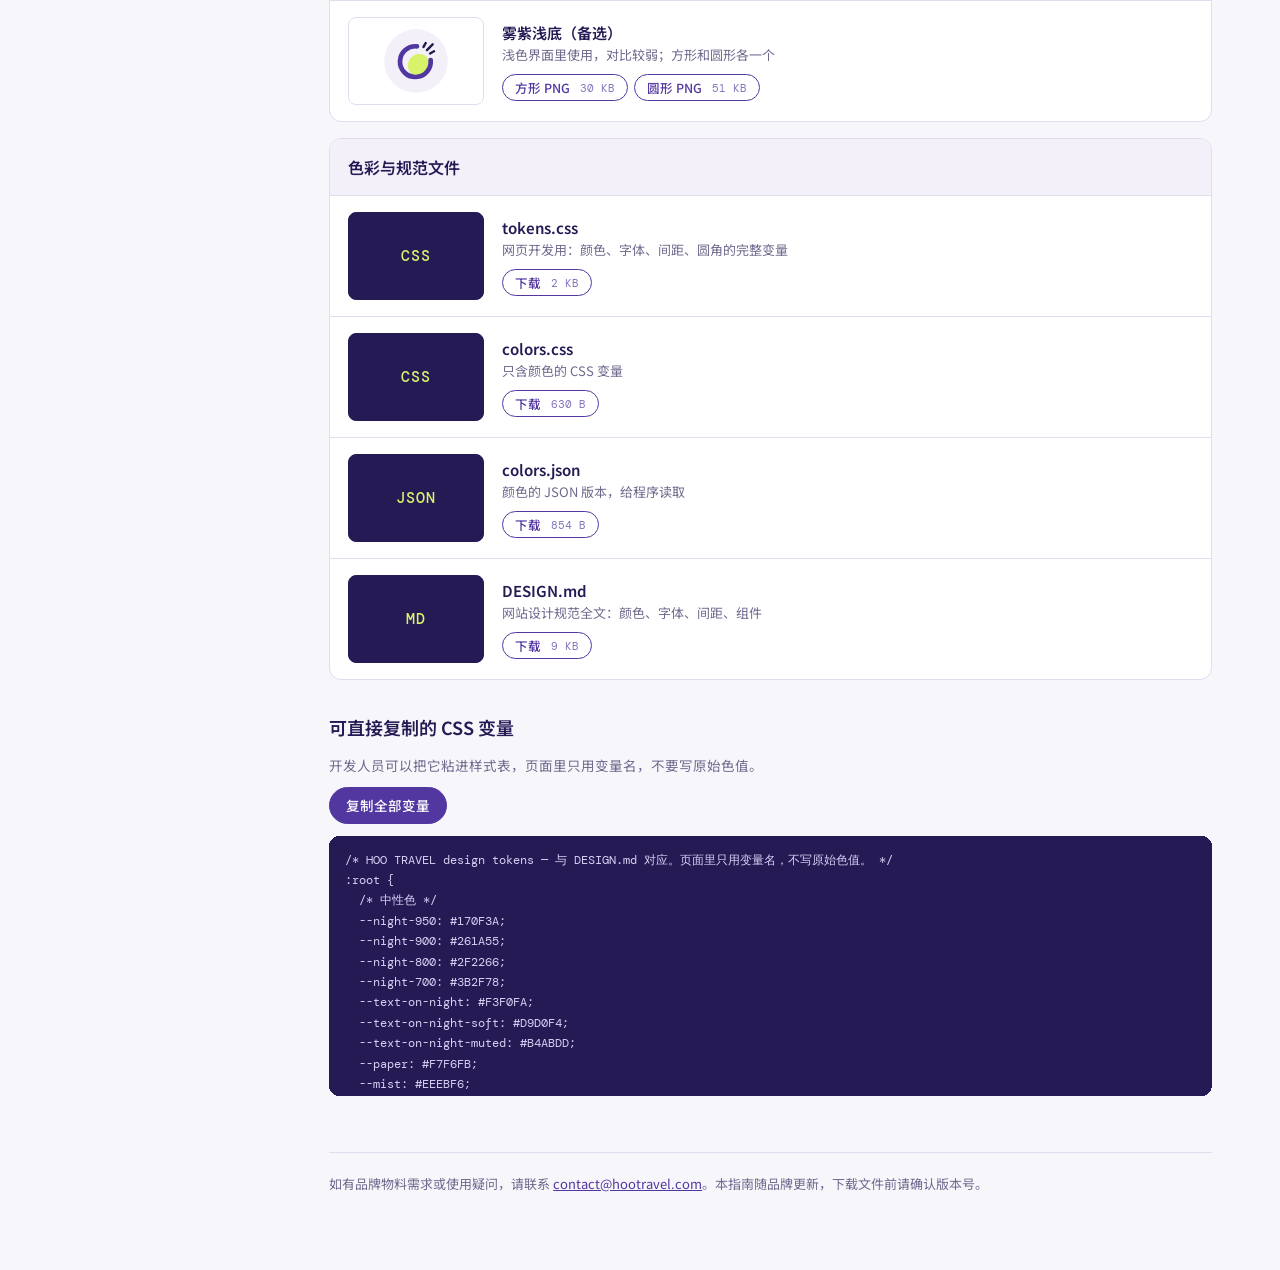
